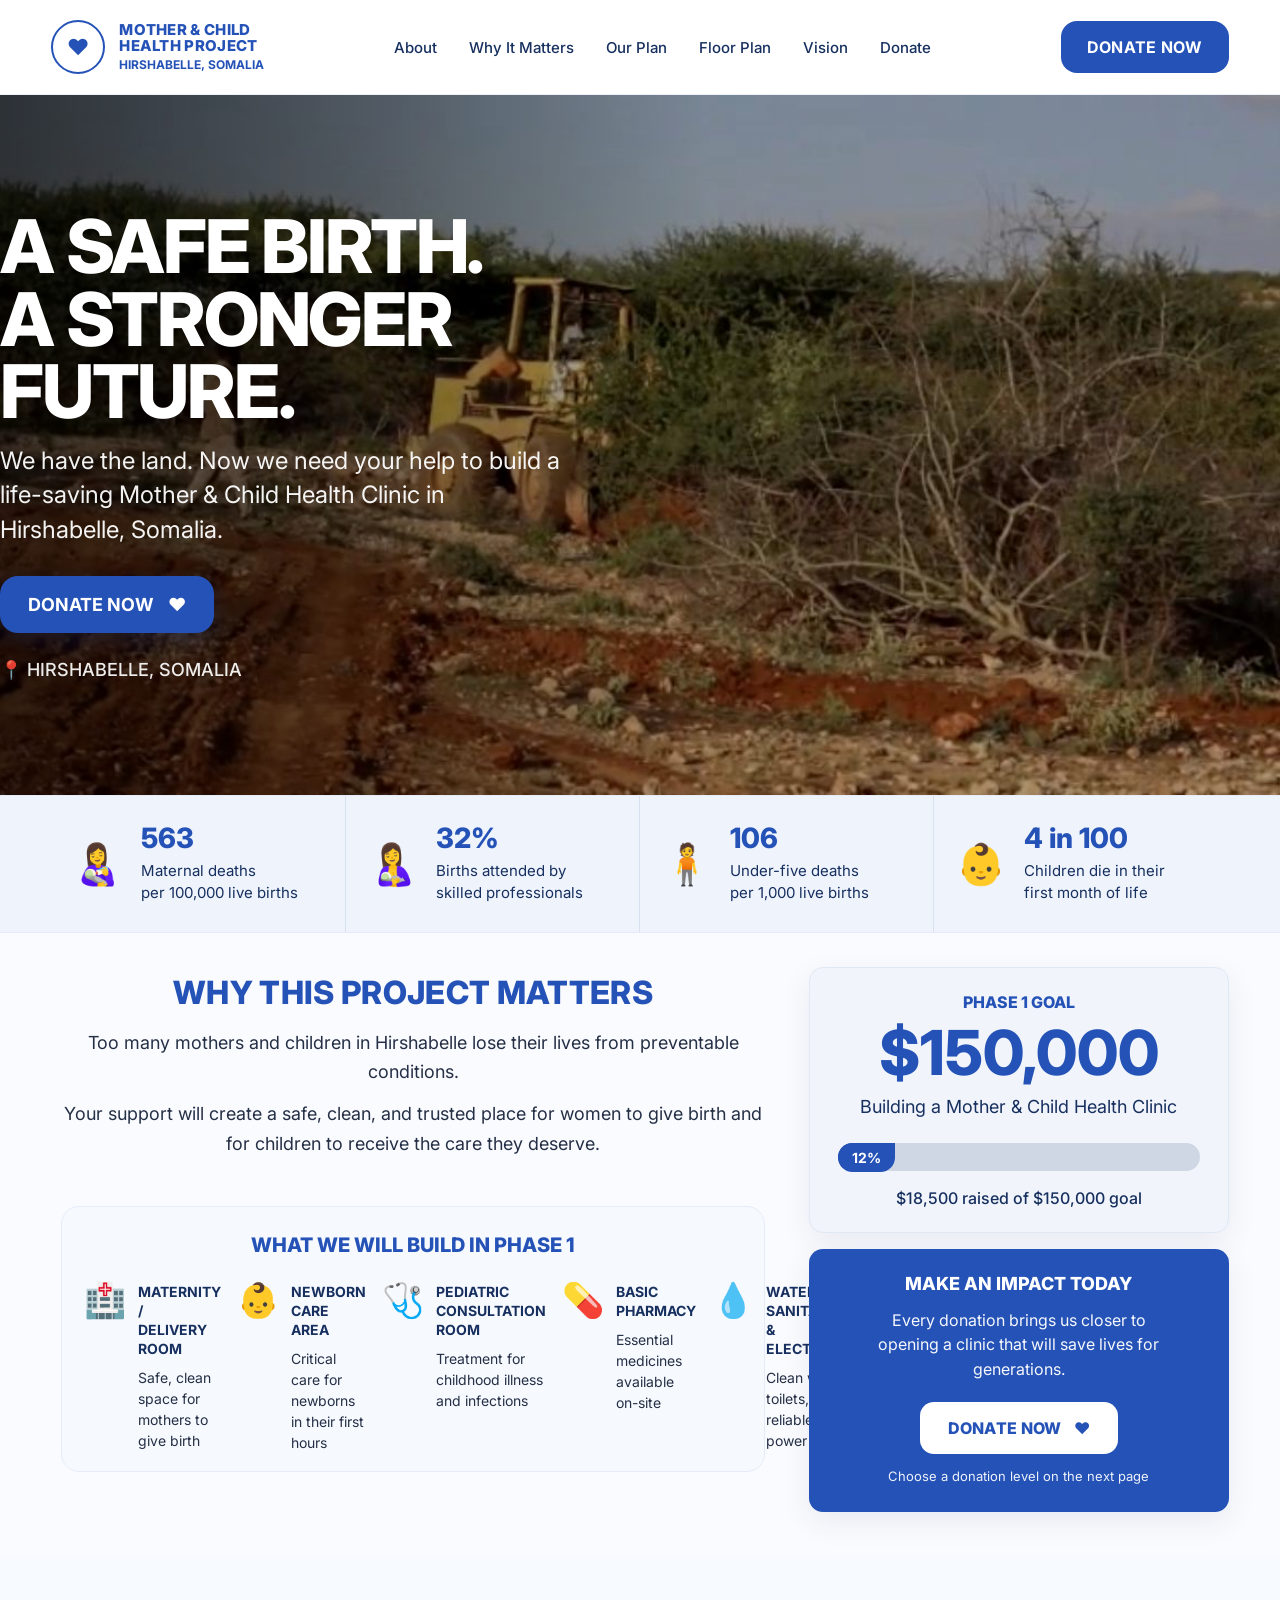
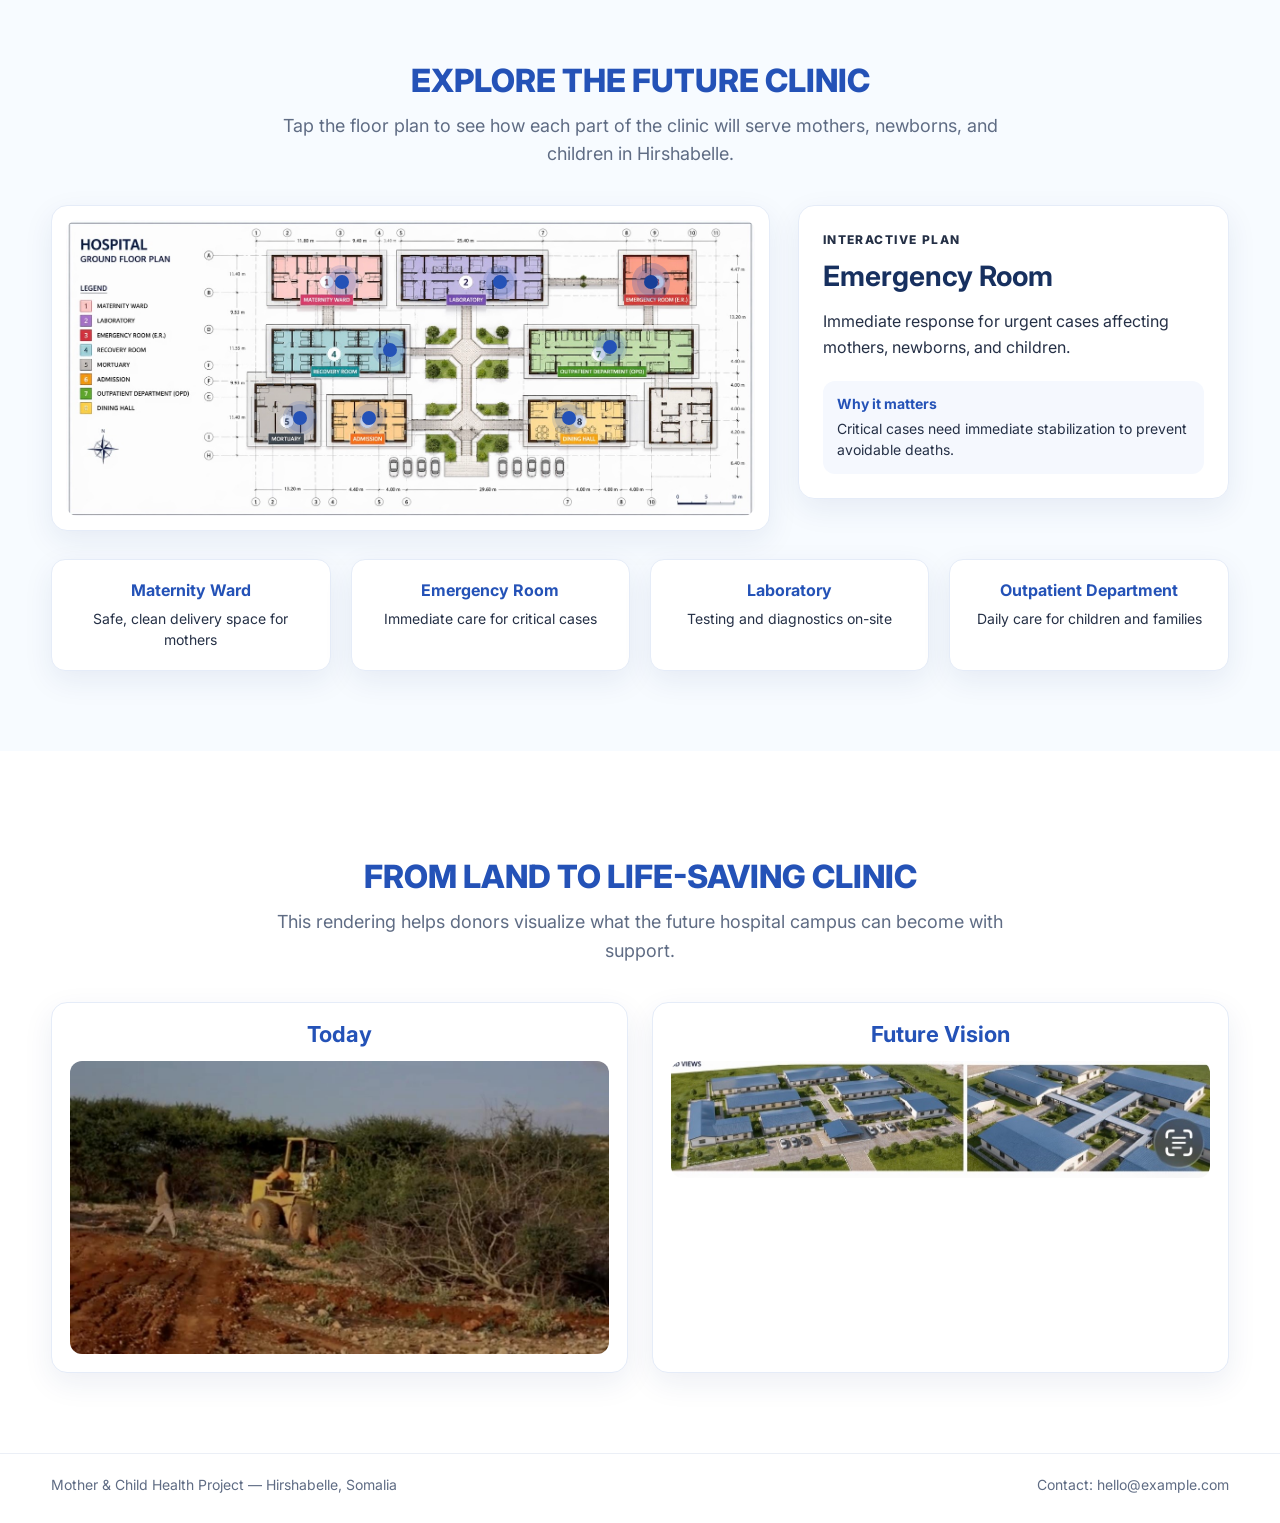
==== index.html @ e40d2463 "Update index.html" ====
<!DOCTYPE html>
<html lang="en">
<head>
  <meta charset="UTF-8" />
  <meta name="viewport" content="width=device-width, initial-scale=1.0" />
  <title>Mother & Child Health Project | Hirshabelle, Somalia</title>
  <meta
    name="description"
    content="Help build a life-saving Mother & Child Health Clinic in Hirshabelle, Somalia."
  />
  <link rel="preconnect" href="https://fonts.googleapis.com" />
  <link rel="preconnect" href="https://fonts.gstatic.com" crossorigin />
  <link
    href="https://fonts.googleapis.com/css2?family=Inter:wght@400;500;600;700;800&display=swap"
    rel="stylesheet"
  />
  <link rel="stylesheet" href="styles.css" />
</head>
<body>
  <header class="site-header">
    <div class="container nav">
      <a href="#top" class="brand">
        <div class="brand-mark">❤</div>
        <div class="brand-text">
          <span class="brand-title">MOTHER &amp; CHILD<br />HEALTH PROJECT</span>
          <span class="brand-subtitle">HIRSHABELLE, SOMALIA</span>
        </div>
      </a>

      <nav class="desktop-nav">
        <a href="#about">About</a>
        <a href="#why">Why It Matters</a>
        <a href="#plan">Our Plan</a>
        <a href="#interactive-plan">Floor Plan</a>
        <a href="#vision">Vision</a>
        <a href="donate.html">Donate</a>
      </nav>

      <a href="donate.html" class="header-cta">DONATE NOW</a>
    </div>
  </header>

  <main id="top">
    <section class="hero">
      <div class="hero-overlay">
        <div class="container hero-inner">
          <div class="hero-copy">
            <h1>A SAFE BIRTH.<br />A STRONGER FUTURE.</h1>

            <p>
              We have the land. Now we need your help to build a life-saving
              Mother &amp; Child Health Clinic in Hirshabelle, Somalia.
            </p>

            <a href="donate.html" class="hero-btn">
              DONATE NOW
              <span class="hero-btn-heart">❤</span>
            </a>

            <div class="hero-location">📍 HIRSHABELLE, SOMALIA</div>
          </div>
        </div>
      </div>
    </section>

    <section class="stats-band" id="why">
      <div class="container stats-grid">
        <div class="stat-item">
          <div class="stat-icon">👩‍🍼</div>
          <div>
            <div class="stat-number">563</div>
            <div class="stat-text">Maternal deaths<br />per 100,000 live births</div>
          </div>
        </div>

        <div class="stat-item">
          <div class="stat-icon">🤱</div>
          <div>
            <div class="stat-number">32%</div>
            <div class="stat-text">Births attended by<br />skilled professionals</div>
          </div>
        </div>

        <div class="stat-item">
          <div class="stat-icon">🧍</div>
          <div>
            <div class="stat-number">106</div>
            <div class="stat-text">Under-five deaths<br />per 1,000 live births</div>
          </div>
        </div>

        <div class="stat-item">
          <div class="stat-icon">👶</div>
          <div>
            <div class="stat-number">4 in 100</div>
            <div class="stat-text">Children die in their<br />first month of life</div>
          </div>
        </div>
      </div>
    </section>

    <section class="content-section" id="about">
      <div class="container two-column">
        <div class="main-copy">
          <h2>WHY THIS PROJECT MATTERS</h2>
          <p>
            Too many mothers and children in Hirshabelle lose their lives from
            preventable conditions.
          </p>
          <p>
            Your support will create a safe, clean, and trusted place for women
            to give birth and for children to receive the care they deserve.
          </p>

          <div class="build-box" id="plan">
            <h3>WHAT WE WILL BUILD IN PHASE 1</h3>

            <div class="build-grid">
              <div class="build-item">
                <div class="build-icon">🏥</div>
                <div>
                  <strong>MATERNITY /<br />DELIVERY ROOM</strong>
                  <p>Safe, clean space for mothers to give birth</p>
                </div>
              </div>

              <div class="build-item">
                <div class="build-icon">👶</div>
                <div>
                  <strong>NEWBORN<br />CARE AREA</strong>
                  <p>Critical care for newborns in their first hours</p>
                </div>
              </div>

              <div class="build-item">
                <div class="build-icon">🩺</div>
                <div>
                  <strong>PEDIATRIC<br />CONSULTATION ROOM</strong>
                  <p>Treatment for childhood illness and infections</p>
                </div>
              </div>

              <div class="build-item">
                <div class="build-icon">💊</div>
                <div>
                  <strong>BASIC<br />PHARMACY</strong>
                  <p>Essential medicines available on-site</p>
                </div>
              </div>

              <div class="build-item">
                <div class="build-icon">💧</div>
                <div>
                  <strong>WATER, SANITATION<br />&amp; ELECTRICITY</strong>
                  <p>Clean water, toilets, and reliable power</p>
                </div>
              </div>
            </div>
          </div>
        </div>

        <aside class="sidebar">
          <div class="goal-card">
            <div class="goal-label">PHASE 1 GOAL</div>
            <div class="goal-amount">$150,000</div>
            <div class="goal-subtitle">Building a Mother &amp; Child Health Clinic</div>

            <div class="progress-wrap">
              <div class="progress-bar">
                <div class="progress-fill" style="width: 12%;"></div>
              </div>
              <div class="progress-meta">
                <span class="progress-chip">12%</span>
              </div>
            </div>

            <div class="raised-text">$18,500 raised of $150,000 goal</div>
          </div>

          <div class="impact-card">
            <h3>MAKE AN IMPACT TODAY</h3>
            <p>
              Every donation brings us closer to opening a clinic that will save
              lives for generations.
            </p>

            <a href="donate.html" class="impact-btn">
              DONATE NOW
              <span>❤</span>
            </a>

            <div class="impact-note">Choose a donation level on the next page</div>
          </div>
        </aside>
      </div>
    </section>

    <section class="interactive-plan" id="interactive-plan">
      <div class="container">
        <div class="section-heading">
          <h2>EXPLORE THE FUTURE CLINIC</h2>
          <p>
            Tap the floor plan to see how each part of the clinic will serve mothers,
            newborns, and children in Hirshabelle.
          </p>
        </div>

        <div class="plan-layout">
          <div class="plan-wrapper">
            <div class="plan-stage">
              <img
                src="images/floorplan.jpg"
                alt="Proposed hospital floor plan"
                class="plan-image"
              />

              <button
                class="hotspot"
                style="top: 21%; left: 40%;"
                data-title="Maternity Ward"
                data-text="A safe, clean space for mothers to give birth with dignity and skilled support."
              >
                <span></span>
              </button>

              <button
                class="hotspot"
                style="top: 21%; left: 63%;"
                data-title="Laboratory"
                data-text="Basic diagnostics to help identify illness, guide treatment, and support safer care."
              >
                <span></span>
              </button>

              <button
                class="hotspot active"
                style="top: 21%; left: 85%;"
                data-title="Emergency Room"
                data-text="Immediate response for urgent cases affecting mothers, newborns, and children."
              >
                <span></span>
              </button>

              <button
                class="hotspot"
                style="top: 44%; left: 47%;"
                data-title="Recovery Room"
                data-text="A recovery space for patients who need observation and stabilization after treatment."
              >
                <span></span>
              </button>

              <button
                class="hotspot"
                style="top: 43%; left: 79%;"
                data-title="Outpatient Department"
                data-text="Everyday consultations and treatment for children, women, and families needing primary care."
              >
                <span></span>
              </button>

              <button
                class="hotspot"
                style="top: 67%; left: 34%;"
                data-title="Mortuary"
                data-text="A necessary support service within the overall hospital plan."
              >
                <span></span>
              </button>

              <button
                class="hotspot"
                style="top: 67%; left: 44%;"
                data-title="Admission"
                data-text="Where patients are received, assessed, and directed to the right care area."
              >
                <span></span>
              </button>

              <button
                class="hotspot"
                style="top: 67%; left: 73%;"
                data-title="Dining Hall"
                data-text="A support space that helps the clinic function as a humane and organized care environment."
              >
                <span></span>
              </button>
            </div>
          </div>

          <div class="plan-info-card">
            <p class="info-kicker">Interactive Plan</p>
            <h3 id="planTitle">Emergency Room</h3>
            <p id="planText">
              Immediate response for urgent cases affecting mothers, newborns, and children.
            </p>

            <div class="info-list">
              <div class="info-item">
                <strong>Why it matters</strong>
                <span id="planReason">
                  Critical cases need immediate stabilization to prevent avoidable deaths.
                </span>
              </div>
            </div>
          </div>
        </div>

        <div class="plan-highlights">
          <div>
            <strong>Maternity Ward</strong>
            <p>Safe, clean delivery space for mothers</p>
          </div>

          <div>
            <strong>Emergency Room</strong>
            <p>Immediate care for critical cases</p>
          </div>

          <div>
            <strong>Laboratory</strong>
            <p>Testing and diagnostics on-site</p>
          </div>

          <div>
            <strong>Outpatient Department</strong>
            <p>Daily care for children and families</p>
          </div>
        </div>
      </div>
    </section>

    <section class="vision-section" id="vision">
      <div class="container">
        <div class="section-heading">
          <h2>FROM LAND TO LIFE-SAVING CLINIC</h2>
          <p>
            This rendering helps donors visualize what the future hospital campus
            can become with support.
          </p>
        </div>

        <div class="vision-grid">
          <div class="vision-card">
            <h3>Today</h3>
            <img src="images/hero.jpg" alt="Current hospital land in Hirshabelle" />
          </div>

          <div class="vision-card">
            <h3>Future Vision</h3>
            <img src="images/render.jpg" alt="3D render of proposed hospital campus" />
          </div>
        </div>
      </div>
    </section>
  </main>

  <footer class="site-footer">
    <div class="container footer-inner">
      <p>Mother &amp; Child Health Project — Hirshabelle, Somalia</p>
      <p>Contact: hello@example.com</p>
    </div>
  </footer>

  <script>
    const hotspots = document.querySelectorAll(".hotspot");
    const planTitle = document.getElementById("planTitle");
    const planText = document.getElementById("planText");
    const planReason = document.getElementById("planReason");

    const reasons = {
      "Maternity Ward": "This is where life-saving maternal and newborn care begins.",
      "Laboratory": "Testing helps staff respond faster and more accurately to illness.",
      "Emergency Room": "Critical cases need immediate stabilization to prevent avoidable deaths.",
      "Recovery Room": "Recovery space helps patients heal safely after urgent treatment.",
      "Outpatient Department": "Most families will first enter care through this everyday clinic space.",
      "Mortuary": "Support services are part of a complete and functioning hospital plan.",
      "Admission": "Patients need a clear entry point for safe and organized care.",
      "Dining Hall": "Support spaces help the clinic operate in a humane and sustainable way."
    };

    hotspots.forEach((hotspot) => {
      hotspot.addEventListener("click", () => {
        hotspots.forEach((h) => h.classList.remove("active"));
        hotspot.classList.add("active");

        const title = hotspot.dataset.title;
        const text = hotspot.dataset.text;

        planTitle.textContent = title;
        planText.textContent = text;
        planReason.textContent =
          reasons[title] || "This space supports the overall operation of the clinic.";
      });
    });
  </script>
</body>
</html>
---- styles.css ----
:root {
  --blue: #2452b7;
  --blue-dark: #183f98;
  --blue-soft: #eef3fc;
  --blue-soft-2: #f6f9fe;
  --text: #17305f;
  --body: #253046;
  --muted: #5f6c84;
  --line: #d8e1f0;
  --white: #ffffff;
  --shadow: 0 10px 30px rgba(27, 57, 116, 0.08);
  --radius: 16px;
}

* {
  box-sizing: border-box;
}

html {
  scroll-behavior: smooth;
}

body {
  margin: 0;
  font-family: "Inter", sans-serif;
  color: var(--body);
  background: var(--white);
  overflow-x: hidden;
}

img {
  max-width: 100%;
  display: block;
}

a {
  text-decoration: none;
}

button {
  font: inherit;
}

.container {
  width: min(1280px, 92%);
  margin: 0 auto;
}

/* Header */
.site-header {
  background: var(--white);
  border-bottom: 1px solid #edf1f7;
  position: sticky;
  top: 0;
  z-index: 100;
}

.nav {
  min-height: 94px;
  display: grid;
  grid-template-columns: auto 1fr auto;
  align-items: center;
  gap: 24px;
}

.brand {
  display: flex;
  align-items: center;
  gap: 14px;
  color: var(--blue);
}

.brand-mark {
  width: 54px;
  height: 54px;
  border: 2px solid var(--blue);
  border-radius: 50%;
  display: grid;
  place-items: center;
  font-size: 22px;
  line-height: 1;
}

.brand-text {
  display: flex;
  flex-direction: column;
  line-height: 1.05;
}

.brand-title {
  font-size: 15px;
  font-weight: 800;
  letter-spacing: 0.02em;
}

.brand-subtitle {
  font-size: 12px;
  font-weight: 700;
  margin-top: 6px;
}

.desktop-nav {
  display: flex;
  justify-content: center;
  gap: 32px;
}

.desktop-nav a {
  color: var(--text);
  font-size: 15px;
  font-weight: 500;
}

.header-cta {
  background: var(--blue);
  color: var(--white);
  padding: 16px 26px;
  border-radius: 16px;
  font-weight: 700;
  letter-spacing: 0.02em;
  white-space: nowrap;
  transition: background 0.2s ease;
}

.header-cta:hover {
  background: var(--blue-dark);
}

/* Hero */
.hero {
  background: url("images/hero.jpg") center center / cover no-repeat;
  min-height: 700px;
  position: relative;
}

.hero-overlay {
  min-height: 700px;
  background: linear-gradient(
    90deg,
    rgba(0, 0, 0, 0.62) 0%,
    rgba(0, 0, 0, 0.38) 28%,
    rgba(0, 0, 0, 0.08) 55%,
    rgba(0, 0, 0, 0.04) 100%
  );
  display: flex;
  align-items: center;
}

.hero-inner {
  width: 100%;
}

.hero-copy {
  max-width: 560px;
  color: var(--white);
  padding: 40px 0;
}

.hero-copy h1 {
  margin: 0 0 16px;
  font-size: clamp(48px, 6vw, 74px);
  line-height: 0.98;
  font-weight: 800;
  letter-spacing: -0.03em;
}

.hero-copy p {
  margin: 0 0 28px;
  font-size: 24px;
  line-height: 1.45;
  color: rgba(255, 255, 255, 0.95);
}

.hero-btn {
  display: inline-flex;
  align-items: center;
  gap: 14px;
  background: var(--blue);
  color: var(--white);
  padding: 18px 28px;
  border-radius: 18px;
  font-size: 18px;
  font-weight: 700;
  box-shadow: 0 8px 22px rgba(17, 47, 117, 0.28);
  transition: background 0.2s ease, transform 0.2s ease;
}

.hero-btn:hover {
  background: var(--blue-dark);
  transform: translateY(-1px);
}

.hero-btn-heart {
  font-size: 18px;
}

.hero-location {
  margin-top: 26px;
  font-size: 18px;
  font-weight: 500;
  color: rgba(255, 255, 255, 0.92);
}

/* Stats */
.stats-band {
  background: var(--blue-soft);
  border-top: 1px solid #e6ecf7;
  border-bottom: 1px solid #e6ecf7;
}

.stats-grid {
  display: grid;
  grid-template-columns: repeat(4, 1fr);
}

.stat-item {
  display: flex;
  align-items: center;
  gap: 18px;
  padding: 28px 22px;
  min-height: 120px;
  border-right: 1px solid var(--line);
}

.stat-item:last-child {
  border-right: none;
}

.stat-icon {
  font-size: 40px;
  line-height: 1;
  color: var(--blue);
}

.stat-number {
  font-size: 28px;
  line-height: 1;
  font-weight: 800;
  color: var(--blue);
  margin-bottom: 8px;
}

.stat-text {
  font-size: 15px;
  line-height: 1.45;
  color: var(--text);
}

/* Content section */
.content-section {
  background: #fafbfe;
  padding: 34px 0 42px;
}

.two-column {
  display: grid;
  grid-template-columns: minmax(0, 2fr) 420px;
  gap: 34px;
  align-items: start;
}

.main-copy {
  text-align: center;
  padding: 8px 10px 0;
}

.main-copy h2 {
  margin: 0 0 18px;
  color: var(--blue);
  font-size: 32px;
  line-height: 1.1;
  font-weight: 800;
  letter-spacing: 0.01em;
}

.main-copy > p {
  margin: 0 auto 12px;
  max-width: 760px;
  font-size: 18px;
  line-height: 1.65;
  color: var(--body);
}

.build-box {
  margin-top: 48px;
  background: var(--blue-soft-2);
  border: 1px solid #e5ecf8;
  border-radius: 18px;
  padding: 26px 22px 18px;
}

.build-box h3 {
  margin: 0 0 26px;
  color: var(--blue);
  font-size: 20px;
  text-align: center;
  font-weight: 800;
}

.build-grid {
  display: grid;
  grid-template-columns: repeat(5, 1fr);
  gap: 16px;
}

.build-item {
  display: flex;
  gap: 12px;
  align-items: flex-start;
  text-align: left;
}

.build-icon {
  font-size: 34px;
  line-height: 1;
  color: var(--blue);
  flex: 0 0 auto;
}

.build-item strong {
  display: block;
  color: var(--text);
  font-size: 14px;
  line-height: 1.35;
  margin-bottom: 8px;
}

.build-item p {
  margin: 0;
  color: var(--body);
  font-size: 14px;
  line-height: 1.5;
}

/* Sidebar */
.sidebar {
  display: flex;
  flex-direction: column;
  gap: 16px;
}

.goal-card,
.impact-card {
  border-radius: 14px;
  box-shadow: var(--shadow);
}

.goal-card {
  background: #f1f5fb;
  border: 1px solid #e0e8f4;
  padding: 24px 28px;
  text-align: center;
}

.goal-label {
  color: var(--blue);
  font-size: 16px;
  font-weight: 800;
  margin-bottom: 10px;
}

.goal-amount {
  color: var(--blue);
  font-size: 62px;
  line-height: 1;
  font-weight: 800;
  margin-bottom: 10px;
}

.goal-subtitle {
  color: var(--text);
  font-size: 18px;
  line-height: 1.4;
}

.progress-wrap {
  margin-top: 24px;
}

.progress-bar {
  width: 100%;
  height: 28px;
  background: #cfd7e4;
  border-radius: 999px;
  overflow: hidden;
}

.progress-fill {
  height: 100%;
  background: var(--blue);
  border-radius: 999px;
}

.progress-meta {
  margin-top: -28px;
  text-align: left;
}

.progress-chip {
  display: inline-block;
  background: var(--blue);
  color: var(--white);
  font-size: 14px;
  font-weight: 700;
  padding: 6px 14px;
  border-radius: 999px 0 999px 999px;
}

.raised-text {
  margin-top: 16px;
  color: var(--text);
  font-size: 16px;
  font-weight: 500;
}

.impact-card {
  background: var(--blue);
  color: var(--white);
  padding: 24px 28px 28px;
  text-align: center;
}

.impact-card h3 {
  margin: 0 0 14px;
  font-size: 18px;
  font-weight: 800;
}

.impact-card p {
  margin: 0 auto 20px;
  max-width: 300px;
  font-size: 16px;
  line-height: 1.55;
  color: rgba(255, 255, 255, 0.96);
}

.impact-btn {
  display: inline-flex;
  align-items: center;
  gap: 12px;
  background: var(--white);
  color: var(--blue);
  border-radius: 14px;
  padding: 16px 28px;
  font-weight: 800;
  letter-spacing: 0.02em;
  transition: transform 0.2s ease;
}

.impact-btn:hover {
  transform: translateY(-1px);
}

.impact-note {
  margin-top: 14px;
  font-size: 13px;
  color: rgba(255, 255, 255, 0.92);
}

/* Interactive floor plan */
.interactive-plan {
  padding: 80px 0;
  background: #f7fbff;
}

.section-heading {
  text-align: center;
  max-width: 760px;
  margin: 0 auto 36px;
}

.section-heading h2 {
  margin-bottom: 12px;
  color: var(--blue);
  font-size: 32px;
  font-weight: 800;
}

.section-heading p {
  color: var(--muted);
  margin: 0;
  font-size: 18px;
  line-height: 1.6;
}

.plan-layout {
  display: grid;
  grid-template-columns: 1.5fr 0.9fr;
  gap: 28px;
  align-items: start;
}

.plan-wrapper {
  background: white;
  border-radius: 16px;
  padding: 14px;
  box-shadow: var(--shadow);
  border: 1px solid #e5ecf8;
}

.plan-stage {
  position: relative;
  width: 100%;
}

.plan-image {
  width: 100%;
  display: block;
  border-radius: 12px;
}

.hotspot {
  position: absolute;
  transform: translate(-50%, -50%);
  width: 28px;
  height: 28px;
  border-radius: 50%;
  border: none;
  background: rgba(36, 82, 183, 0.14);
  display: grid;
  place-items: center;
  cursor: pointer;
  padding: 0;
  z-index: 3;
}

.hotspot span {
  width: 14px;
  height: 14px;
  border-radius: 50%;
  background: #2452b7;
  box-shadow: 0 0 0 10px rgba(36, 82, 183, 0.14);
  transition: all 0.2s ease;
}

.hotspot:hover span,
.hotspot.active span {
  background: #183f98;
  box-shadow: 0 0 0 12px rgba(36, 82, 183, 0.22);
}

.plan-info-card {
  background: white;
  border: 1px solid #e5ecf8;
  border-radius: 16px;
  padding: 24px;
  box-shadow: var(--shadow);
  position: sticky;
  top: 110px;
}

.info-kicker {
  margin: 0 0 10px;
  color: var(--blue);
  font-size: 12px;
  font-weight: 800;
  letter-spacing: 0.12em;
  text-transform: uppercase;
}

.plan-info-card h3 {
  margin: 0 0 12px;
  color: var(--text);
  font-size: 28px;
}

.plan-info-card p {
  color: var(--body);
  line-height: 1.6;
}

.info-list {
  margin-top: 20px;
}

.info-item {
  display: flex;
  flex-direction: column;
  gap: 6px;
  background: #f5f8fe;
  border-radius: 12px;
  padding: 14px;
}

.info-item strong {
  color: var(--blue);
  font-size: 14px;
}

.info-item span {
  color: var(--body);
  font-size: 14px;
  line-height: 1.5;
}

.plan-highlights {
  display: grid;
  grid-template-columns: repeat(4, 1fr);
  gap: 20px;
  margin-top: 28px;
}

.plan-highlights div {
  background: white;
  padding: 20px;
  border-radius: 14px;
  border: 1px solid #e5ecf8;
  box-shadow: var(--shadow);
  text-align: center;
}

.plan-highlights strong {
  display: block;
  color: var(--blue);
  margin-bottom: 8px;
  font-size: 16px;
}

.plan-highlights p {
  margin: 0;
  color: var(--body);
  font-size: 14px;
  line-height: 1.5;
}

/* Vision */
.vision-section {
  padding: 80px 0;
  background: #ffffff;
}

.vision-grid {
  display: grid;
  grid-template-columns: 1fr 1fr;
  gap: 24px;
}

.vision-card {
  background: white;
  border: 1px solid #e5ecf8;
  border-radius: 16px;
  padding: 18px;
  box-shadow: var(--shadow);
}

.vision-card h3 {
  margin: 0 0 14px;
  color: var(--blue);
  font-size: 22px;
  text-align: center;
}

.vision-card img {
  width: 100%;
  border-radius: 12px;
}

/* Donate page */
.donate-page {
  padding: 80px 0;
  text-align: center;
}

.donate-page h1 {
  font-size: 40px;
  margin-bottom: 10px;
  color: var(--blue);
}

.subtitle {
  color: var(--muted);
  margin-bottom: 40px;
  font-size: 18px;
}

.donation-grid {
  display: grid;
  grid-template-columns: repeat(auto-fit, minmax(220px, 1fr));
  gap: 20px;
}

.donation-card {
  background: white;
  border: 1px solid #e5ecf8;
  border-radius: 14px;
  padding: 25px;
  box-shadow: var(--shadow);
}

.donation-card h2 {
  color: var(--blue);
  font-size: 28px;
  margin-bottom: 12px;
}

.donation-card p {
  margin: 15px 0;
  color: var(--body);
  line-height: 1.5;
}

.donate-btn {
  display: inline-block;
  background: var(--blue);
  color: white;
  padding: 12px 20px;
  border-radius: 10px;
  font-weight: bold;
  transition: background 0.2s ease;
}

.donate-btn:hover {
  background: var(--blue-dark);
}

.highlight {
  border: 2px solid var(--blue);
}

.custom-donation {
  margin-top: 50px;
}

/* Footer */
.site-footer {
  background: var(--white);
  border-top: 1px solid #ebeff6;
  padding: 22px 0 30px;
}

.footer-inner {
  display: flex;
  justify-content: space-between;
  gap: 20px;
  flex-wrap: wrap;
}

.footer-inner p {
  margin: 0;
  color: var(--muted);
  font-size: 14px;
}

/* Responsive */
@media (max-width: 1180px) {
  .build-grid {
    grid-template-columns: repeat(3, 1fr);
  }

  .two-column {
    grid-template-columns: 1fr;
  }

  .sidebar {
    max-width: 560px;
    margin: 0 auto;
    width: 100%;
  }

  .plan-layout,
  .vision-grid {
    grid-template-columns: 1fr;
  }

  .plan-info-card {
    position: static;
  }

  .plan-highlights {
    grid-template-columns: repeat(2, 1fr);
  }
}

@media (max-width: 980px) {
  .nav {
    grid-template-columns: 1fr auto;
  }

  .desktop-nav {
    display: none;
  }

  .stats-grid {
    grid-template-columns: repeat(2, 1fr);
  }

  .stat-item:nth-child(2) {
    border-right: none;
  }

  .hero,
  .hero-overlay {
    min-height: 620px;
  }

  .hero-copy h1 {
    font-size: 52px;
  }

  .hero-copy p {
    font-size: 20px;
  }
}

@media (max-width: 680px) {
  .container {
    width: 92%;
  }

  .nav {
    min-height: 82px;
  }

  .brand-mark {
    width: 46px;
    height: 46px;
    font-size: 18px;
  }

  .brand-title {
    font-size: 13px;
  }

  .brand-subtitle {
    font-size: 11px;
  }

  .header-cta {
    padding: 12px 16px;
    border-radius: 12px;
    font-size: 13px;
  }

  .hero,
  .hero-overlay {
    min-height: 560px;
  }

  .hero-copy {
    max-width: 100%;
  }

  .hero-copy h1 {
    font-size: 40px;
  }

  .hero-copy p {
    font-size: 18px;
  }

  .hero-btn {
    padding: 15px 22px;
    font-size: 16px;
  }

  .hero-location {
    font-size: 16px;
  }

  .stats-grid {
    grid-template-columns: 1fr;
  }

  .stat-item {
    border-right: none;
    border-bottom: 1px solid var(--line);
  }

  .stat-item:last-child {
    border-bottom: none;
  }

  .main-copy h2,
  .section-heading h2 {
    font-size: 28px;
  }

  .main-copy > p,
  .section-heading p {
    font-size: 17px;
  }

  .build-grid {
    grid-template-columns: 1fr;
  }

  .goal-amount {
    font-size: 48px;
  }

  .goal-subtitle {
    font-size: 16px;
  }

  .plan-highlights {
    grid-template-columns: 1fr;
  }

  .footer-inner {
    flex-direction: column;
  }
}
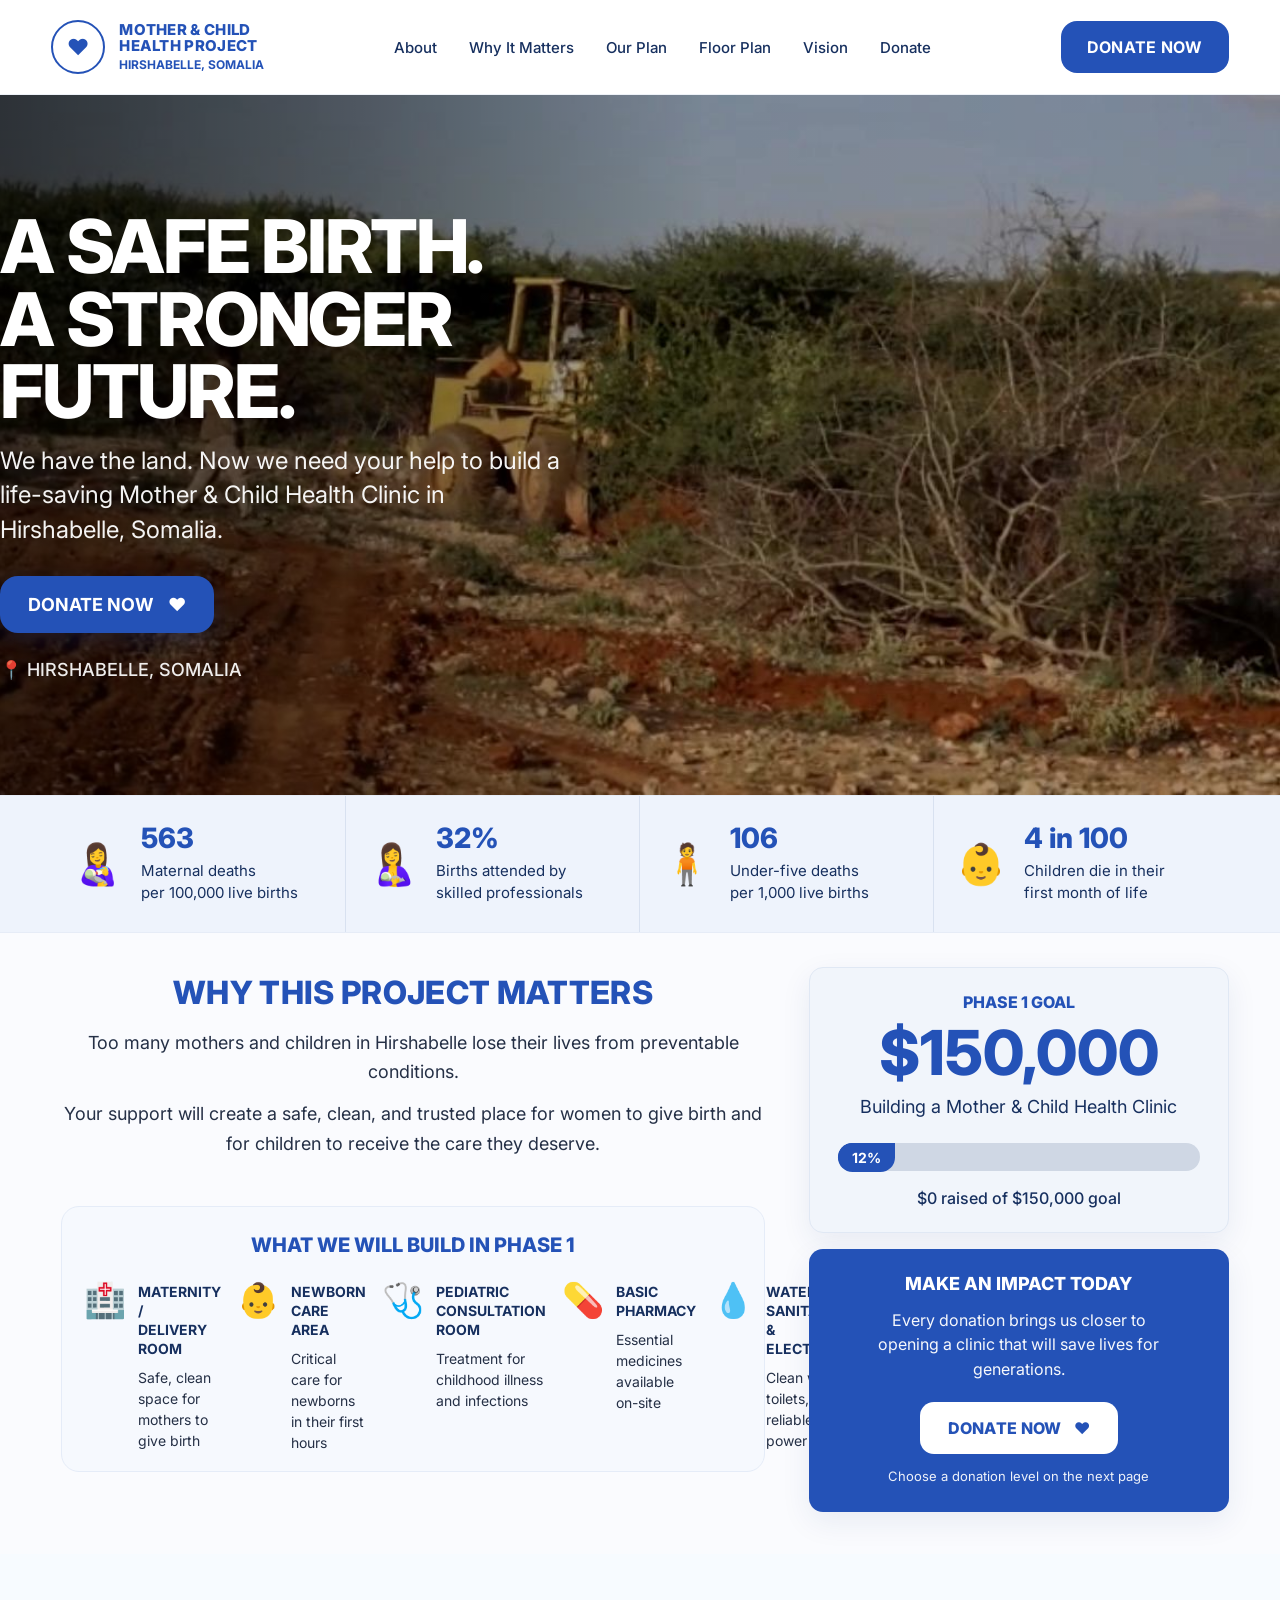
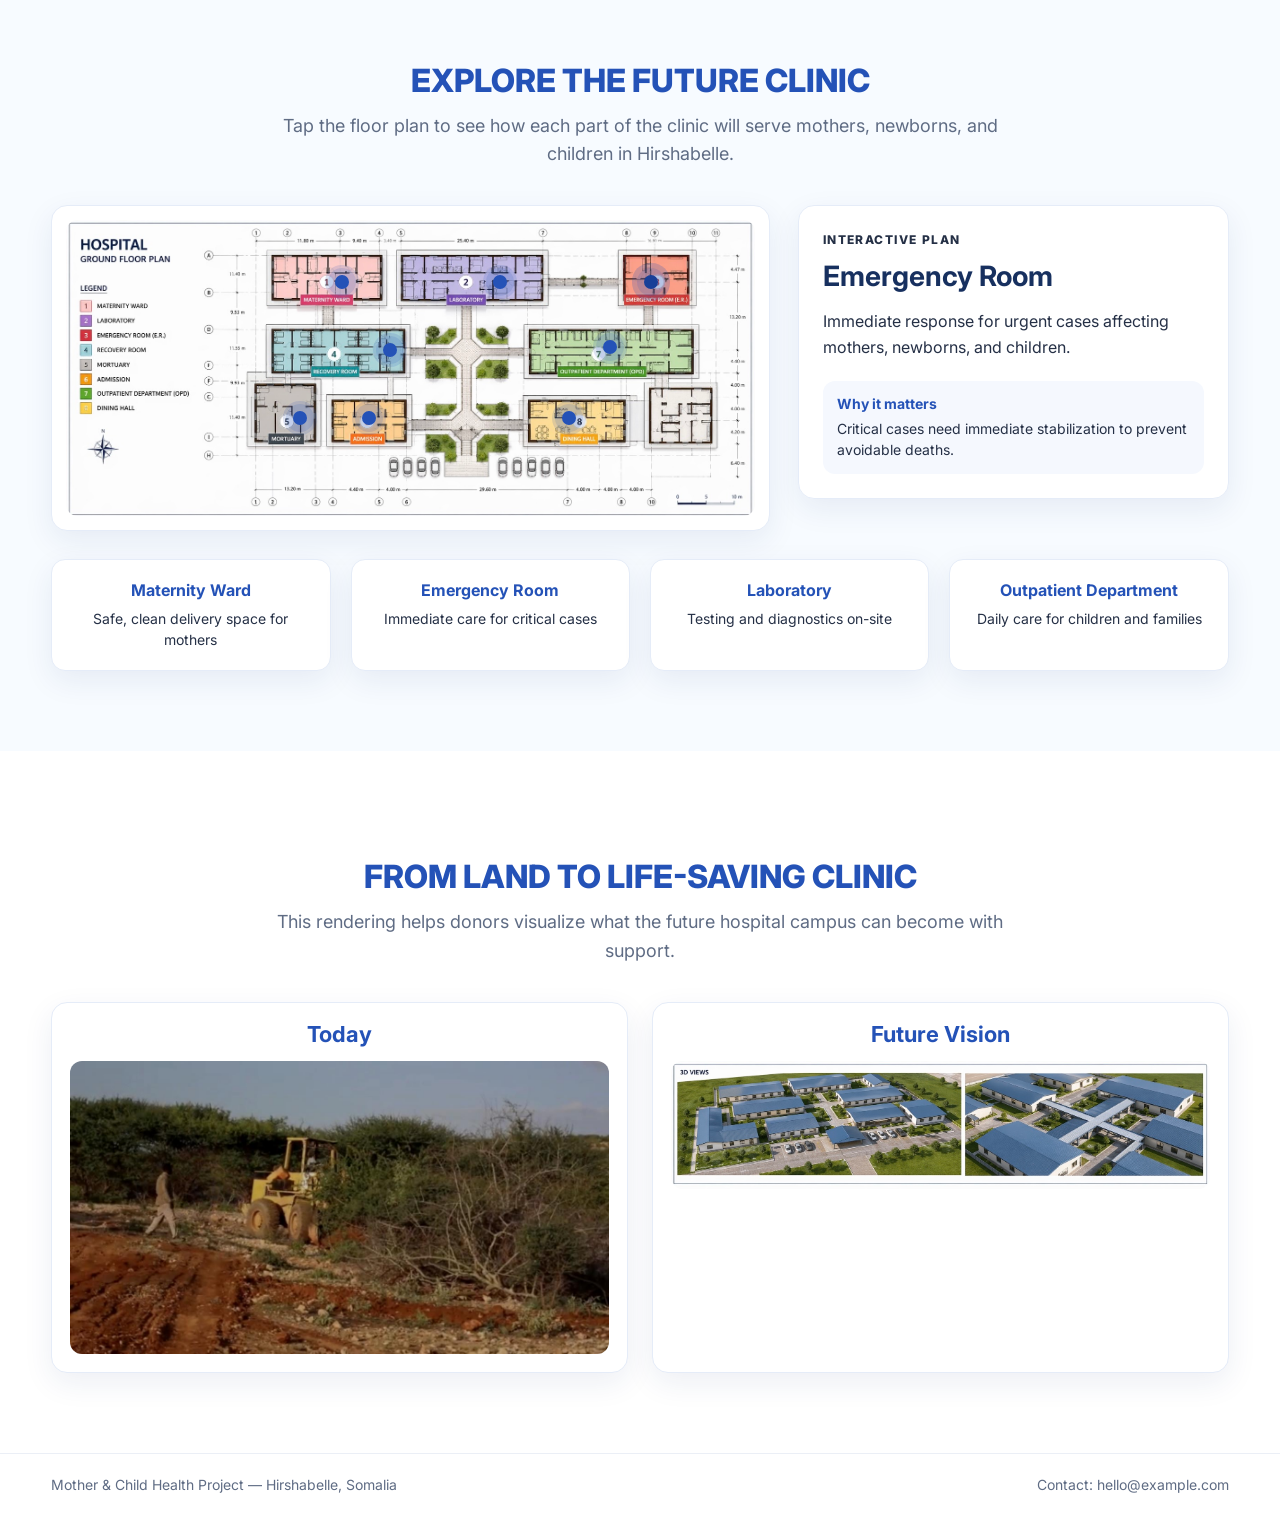
==== commit af3769e7: "Update index.html" ====
--- a/index.html
+++ b/index.html
@@ -174,7 +174,7 @@
               </div>
             </div>
 
-            <div class="raised-text">$18,500 raised of $150,000 goal</div>
+            <div class="raised-text">$0 raised of $150,000 goal</div>
           </div>
 
           <div class="impact-card">
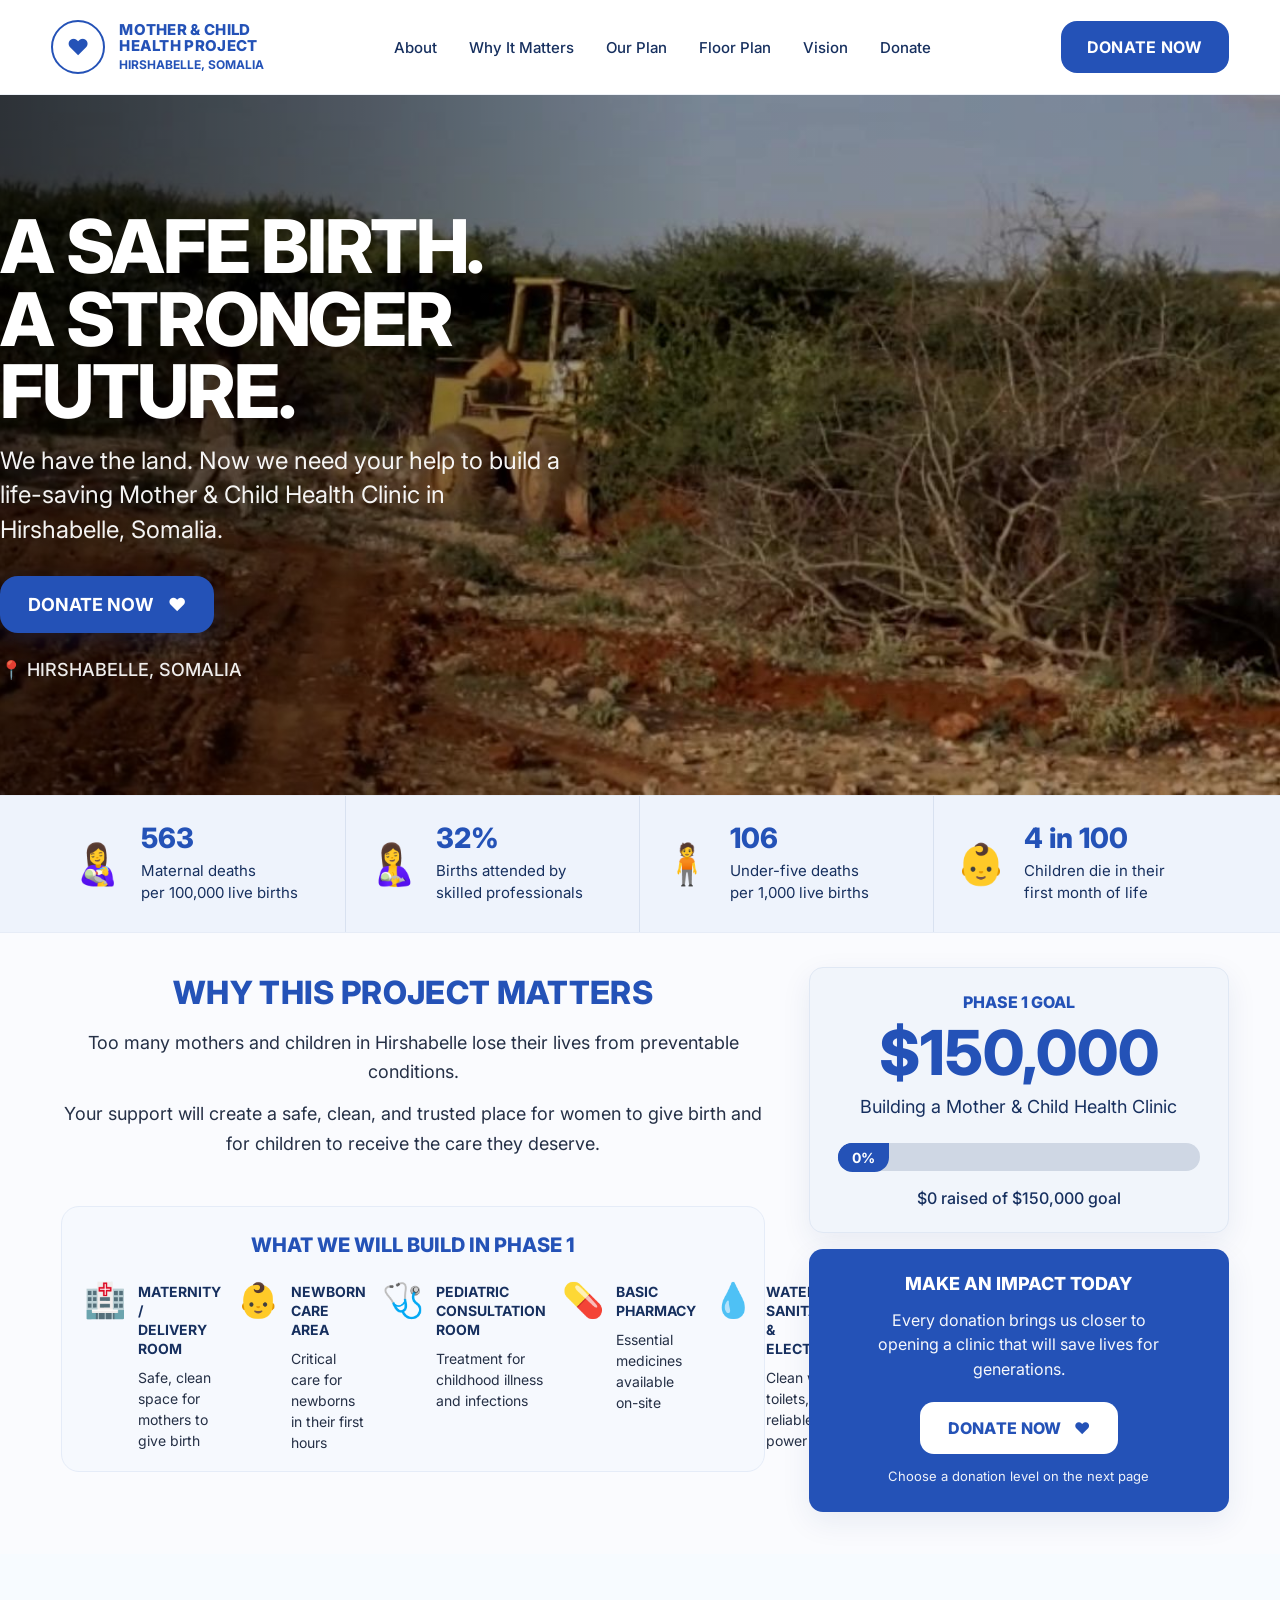
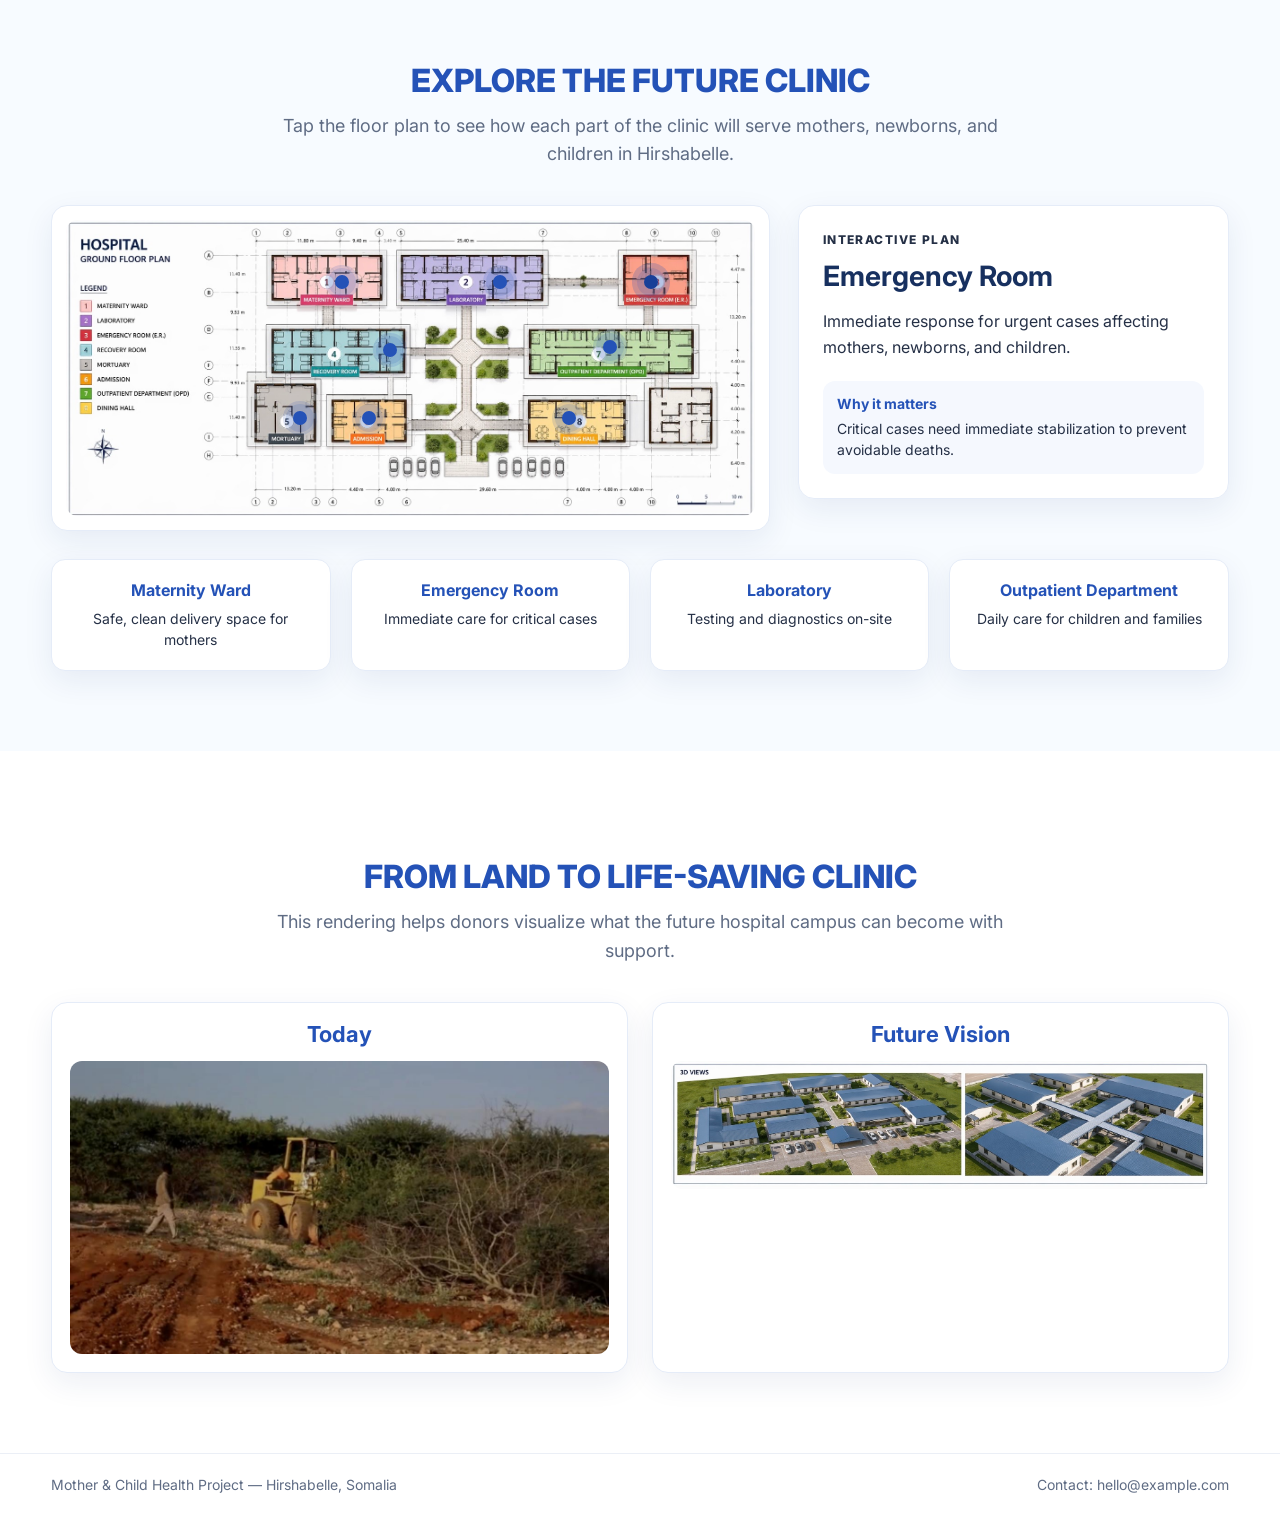
==== commit f01aa043: "Update index.html" ====
--- a/index.html
+++ b/index.html
@@ -170,7 +170,7 @@
                 <div class="progress-fill" style="width: 12%;"></div>
               </div>
               <div class="progress-meta">
-                <span class="progress-chip">12%</span>
+                <span class="progress-chip">0%</span>
               </div>
             </div>
 
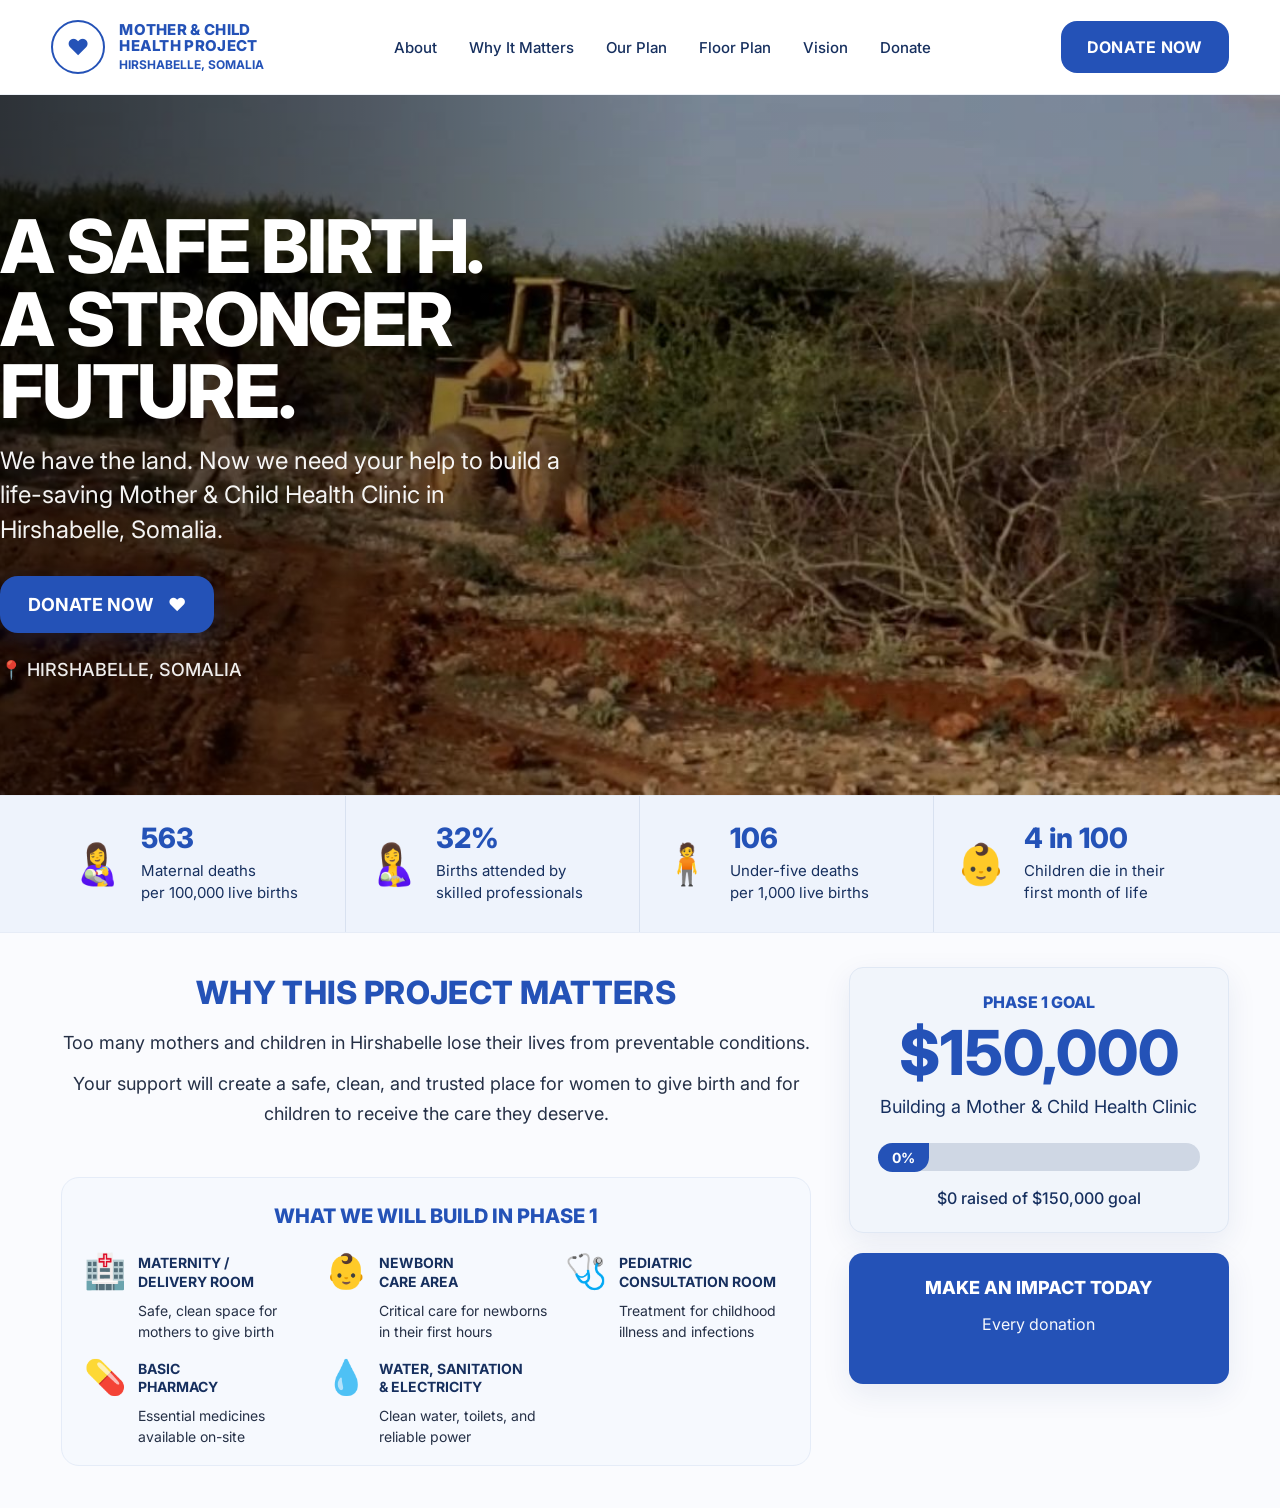
==== commit d768ba63: "Update index.html" ====
--- a/index.html
+++ b/index.html
@@ -167,7 +167,7 @@
 
             <div class="progress-wrap">
               <div class="progress-bar">
-                <div class="progress-fill" style="width: 12%;"></div>
+                <div class="progress-fill" style="width: 0%;"></div>
               </div>
               <div class="progress-meta">
                 <span class="progress-chip">0%</span>
@@ -180,219 +180,4 @@
           <div class="impact-card">
             <h3>MAKE AN IMPACT TODAY</h3>
             <p>
-              Every donation brings us closer to opening a clinic that will save
-              lives for generations.
-            </p>
-
-            <a href="donate.html" class="impact-btn">
-              DONATE NOW
-              <span>❤</span>
-            </a>
-
-            <div class="impact-note">Choose a donation level on the next page</div>
-          </div>
-        </aside>
-      </div>
-    </section>
-
-    <section class="interactive-plan" id="interactive-plan">
-      <div class="container">
-        <div class="section-heading">
-          <h2>EXPLORE THE FUTURE CLINIC</h2>
-          <p>
-            Tap the floor plan to see how each part of the clinic will serve mothers,
-            newborns, and children in Hirshabelle.
-          </p>
-        </div>
-
-        <div class="plan-layout">
-          <div class="plan-wrapper">
-            <div class="plan-stage">
-              <img
-                src="images/floorplan.jpg"
-                alt="Proposed hospital floor plan"
-                class="plan-image"
-              />
-
-              <button
-                class="hotspot"
-                style="top: 21%; left: 40%;"
-                data-title="Maternity Ward"
-                data-text="A safe, clean space for mothers to give birth with dignity and skilled support."
-              >
-                <span></span>
-              </button>
-
-              <button
-                class="hotspot"
-                style="top: 21%; left: 63%;"
-                data-title="Laboratory"
-                data-text="Basic diagnostics to help identify illness, guide treatment, and support safer care."
-              >
-                <span></span>
-              </button>
-
-              <button
-                class="hotspot active"
-                style="top: 21%; left: 85%;"
-                data-title="Emergency Room"
-                data-text="Immediate response for urgent cases affecting mothers, newborns, and children."
-              >
-                <span></span>
-              </button>
-
-              <button
-                class="hotspot"
-                style="top: 44%; left: 47%;"
-                data-title="Recovery Room"
-                data-text="A recovery space for patients who need observation and stabilization after treatment."
-              >
-                <span></span>
-              </button>
-
-              <button
-                class="hotspot"
-                style="top: 43%; left: 79%;"
-                data-title="Outpatient Department"
-                data-text="Everyday consultations and treatment for children, women, and families needing primary care."
-              >
-                <span></span>
-              </button>
-
-              <button
-                class="hotspot"
-                style="top: 67%; left: 34%;"
-                data-title="Mortuary"
-                data-text="A necessary support service within the overall hospital plan."
-              >
-                <span></span>
-              </button>
-
-              <button
-                class="hotspot"
-                style="top: 67%; left: 44%;"
-                data-title="Admission"
-                data-text="Where patients are received, assessed, and directed to the right care area."
-              >
-                <span></span>
-              </button>
-
-              <button
-                class="hotspot"
-                style="top: 67%; left: 73%;"
-                data-title="Dining Hall"
-                data-text="A support space that helps the clinic function as a humane and organized care environment."
-              >
-                <span></span>
-              </button>
-            </div>
-          </div>
-
-          <div class="plan-info-card">
-            <p class="info-kicker">Interactive Plan</p>
-            <h3 id="planTitle">Emergency Room</h3>
-            <p id="planText">
-              Immediate response for urgent cases affecting mothers, newborns, and children.
-            </p>
-
-            <div class="info-list">
-              <div class="info-item">
-                <strong>Why it matters</strong>
-                <span id="planReason">
-                  Critical cases need immediate stabilization to prevent avoidable deaths.
-                </span>
-              </div>
-            </div>
-          </div>
-        </div>
-
-        <div class="plan-highlights">
-          <div>
-            <strong>Maternity Ward</strong>
-            <p>Safe, clean delivery space for mothers</p>
-          </div>
-
-          <div>
-            <strong>Emergency Room</strong>
-            <p>Immediate care for critical cases</p>
-          </div>
-
-          <div>
-            <strong>Laboratory</strong>
-            <p>Testing and diagnostics on-site</p>
-          </div>
-
-          <div>
-            <strong>Outpatient Department</strong>
-            <p>Daily care for children and families</p>
-          </div>
-        </div>
-      </div>
-    </section>
-
-    <section class="vision-section" id="vision">
-      <div class="container">
-        <div class="section-heading">
-          <h2>FROM LAND TO LIFE-SAVING CLINIC</h2>
-          <p>
-            This rendering helps donors visualize what the future hospital campus
-            can become with support.
-          </p>
-        </div>
-
-        <div class="vision-grid">
-          <div class="vision-card">
-            <h3>Today</h3>
-            <img src="images/hero.jpg" alt="Current hospital land in Hirshabelle" />
-          </div>
-
-          <div class="vision-card">
-            <h3>Future Vision</h3>
-            <img src="images/render.jpg" alt="3D render of proposed hospital campus" />
-          </div>
-        </div>
-      </div>
-    </section>
-  </main>
-
-  <footer class="site-footer">
-    <div class="container footer-inner">
-      <p>Mother &amp; Child Health Project — Hirshabelle, Somalia</p>
-      <p>Contact: hello@example.com</p>
-    </div>
-  </footer>
-
-  <script>
-    const hotspots = document.querySelectorAll(".hotspot");
-    const planTitle = document.getElementById("planTitle");
-    const planText = document.getElementById("planText");
-    const planReason = document.getElementById("planReason");
-
-    const reasons = {
-      "Maternity Ward": "This is where life-saving maternal and newborn care begins.",
-      "Laboratory": "Testing helps staff respond faster and more accurately to illness.",
-      "Emergency Room": "Critical cases need immediate stabilization to prevent avoidable deaths.",
-      "Recovery Room": "Recovery space helps patients heal safely after urgent treatment.",
-      "Outpatient Department": "Most families will first enter care through this everyday clinic space.",
-      "Mortuary": "Support services are part of a complete and functioning hospital plan.",
-      "Admission": "Patients need a clear entry point for safe and organized care.",
-      "Dining Hall": "Support spaces help the clinic operate in a humane and sustainable way."
-    };
-
-    hotspots.forEach((hotspot) => {
-      hotspot.addEventListener("click", () => {
-        hotspots.forEach((h) => h.classList.remove("active"));
-        hotspot.classList.add("active");
-
-        const title = hotspot.dataset.title;
-        const text = hotspot.dataset.text;
-
-        planTitle.textContent = title;
-        planText.textContent = text;
-        planReason.textContent =
-          reasons[title] || "This space supports the overall operation of the clinic.";
-      });
-    });
-  </script>
-</body>
-</html>+              Every donation
--- a/styles.css
+++ b/styles.css
@@ -254,8 +254,8 @@
 
 .two-column {
   display: grid;
-  grid-template-columns: minmax(0, 2fr) 420px;
-  gap: 34px;
+  grid-template-columns: minmax(0, 1.7fr) minmax(320px, 380px);
+  gap: 28px;
   align-items: start;
 }
 
@@ -299,8 +299,8 @@
 
 .build-grid {
   display: grid;
-  grid-template-columns: repeat(5, 1fr);
-  gap: 16px;
+  grid-template-columns: repeat(3, 1fr);
+  gap: 18px;
 }
 
 .build-item {
@@ -336,11 +336,13 @@
 .sidebar {
   display: flex;
   flex-direction: column;
-  gap: 16px;
+  gap: 20px;
+  width: 100%;
 }
 
 .goal-card,
 .impact-card {
+  width: 100%;
   border-radius: 14px;
   box-shadow: var(--shadow);
 }
@@ -742,11 +744,7 @@
 }
 
 /* Responsive */
-@media (max-width: 1180px) {
-  .build-grid {
-    grid-template-columns: repeat(3, 1fr);
-  }
-
+@media (max-width: 1250px) {
   .two-column {
     grid-template-columns: 1fr;
   }
@@ -754,9 +752,10 @@
   .sidebar {
     max-width: 560px;
     margin: 0 auto;
-    width: 100%;
-  }
-
+  }
+}
+
+@media (max-width: 1180px) {
   .plan-layout,
   .vision-grid {
     grid-template-columns: 1fr;
@@ -799,6 +798,12 @@
 
   .hero-copy p {
     font-size: 20px;
+  }
+}
+
+@media (max-width: 900px) {
+  .build-grid {
+    grid-template-columns: repeat(2, 1fr);
   }
 }
 
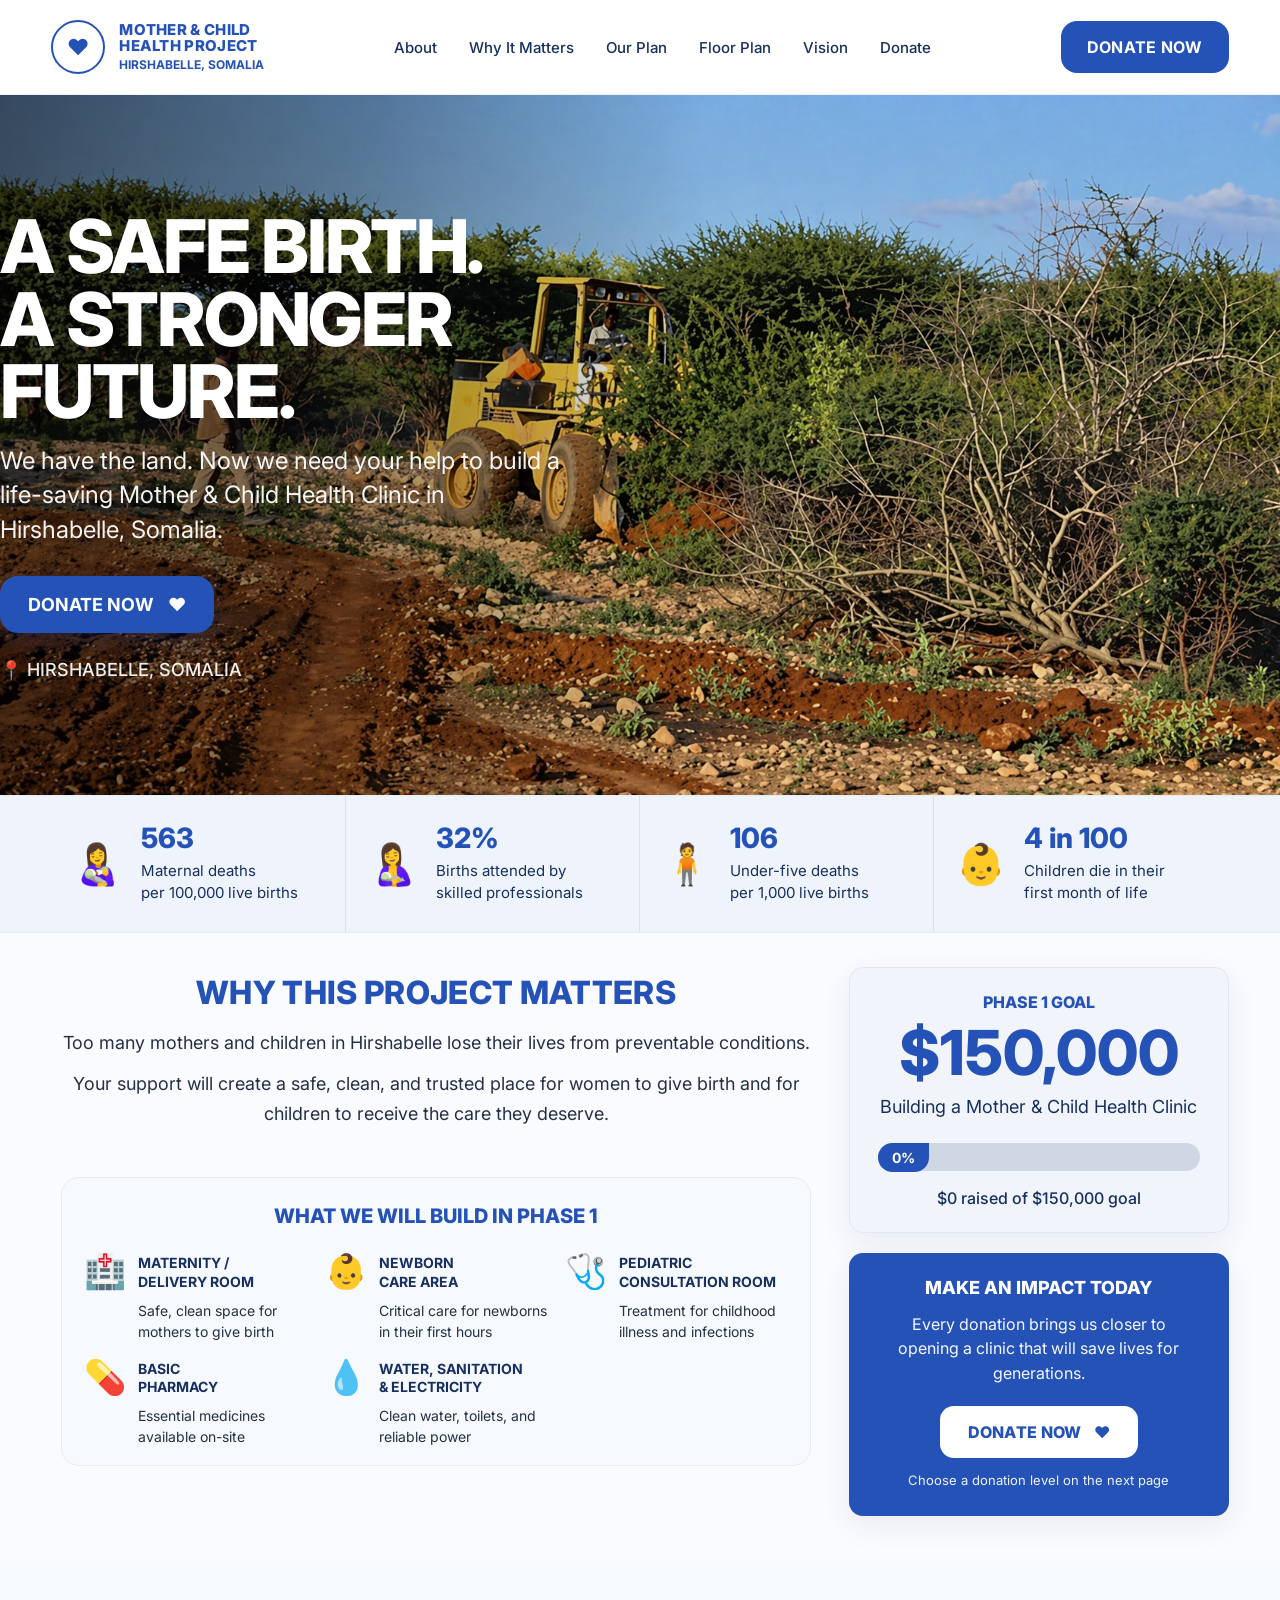
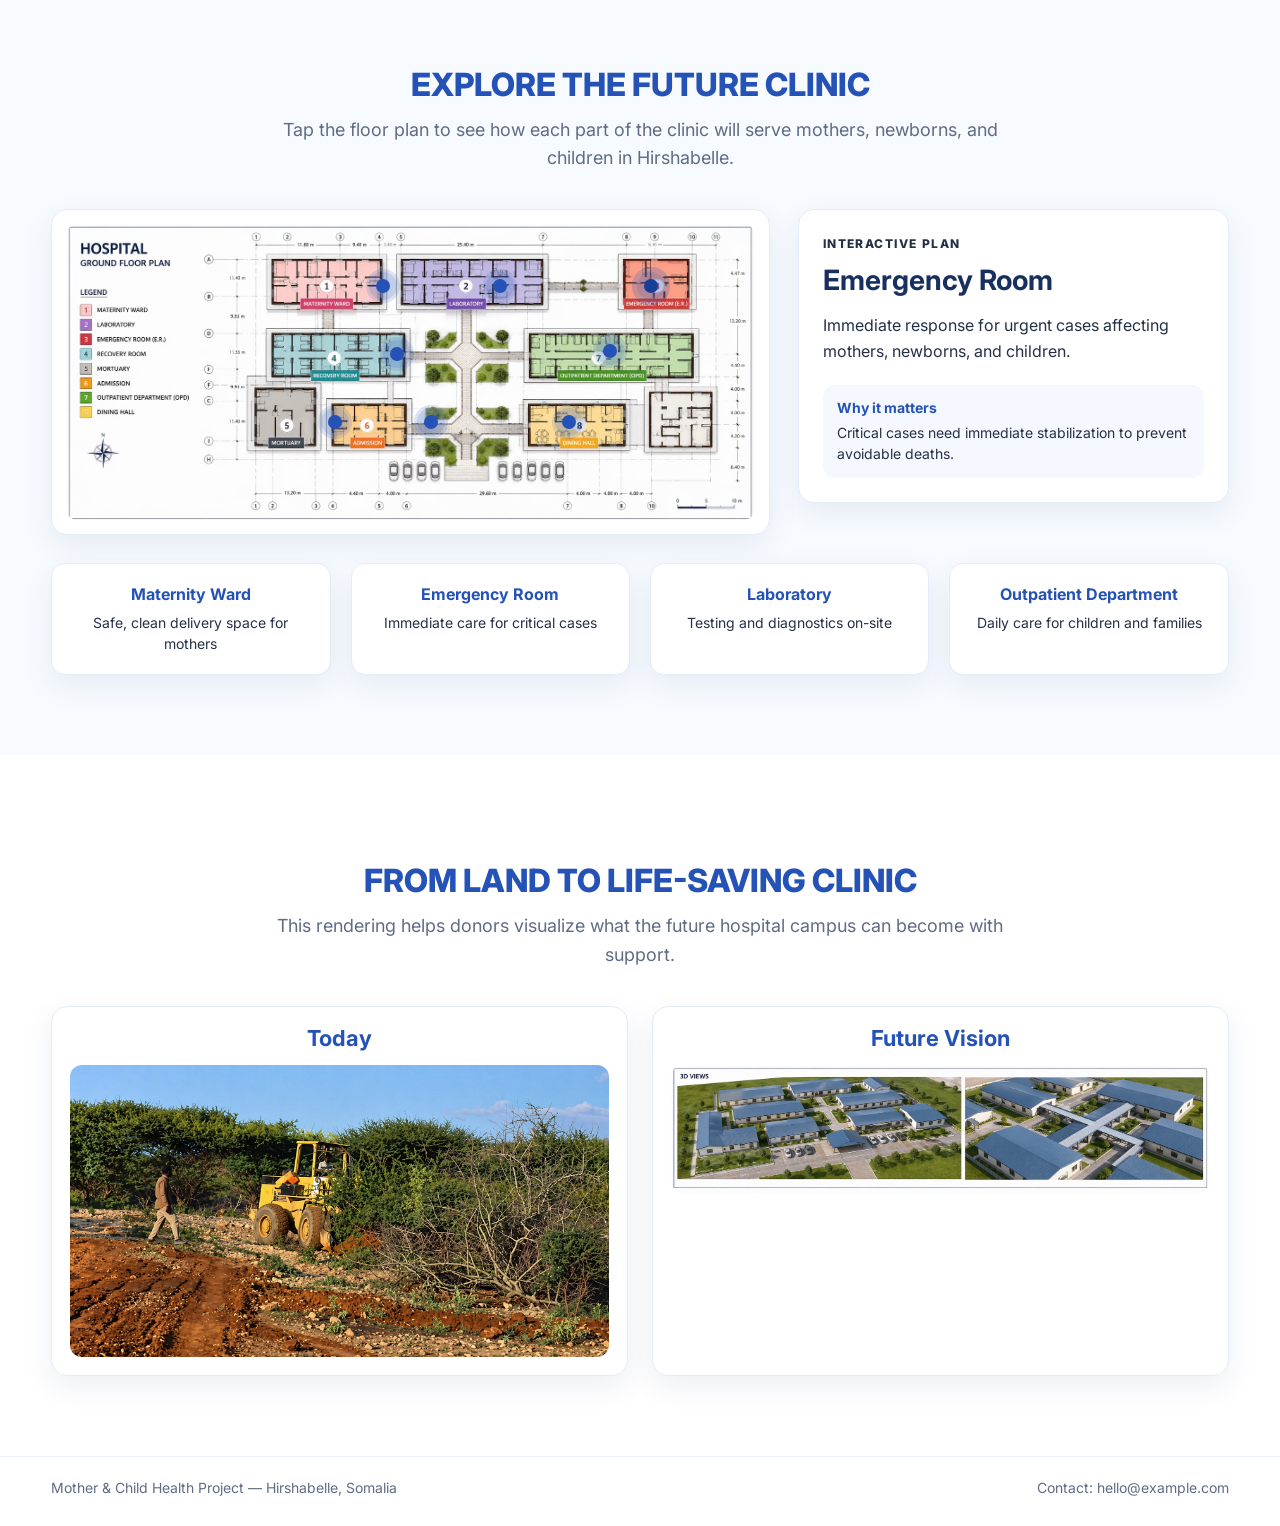
==== commit 35fd27fb: "Update index.html" ====
--- a/index.html
+++ b/index.html
@@ -180,4 +180,219 @@
           <div class="impact-card">
             <h3>MAKE AN IMPACT TODAY</h3>
             <p>
-              Every donation+              Every donation brings us closer to opening a clinic that will save
+              lives for generations.
+            </p>
+
+            <a href="donate.html" class="impact-btn">
+              DONATE NOW
+              <span>❤</span>
+            </a>
+
+            <div class="impact-note">Choose a donation level on the next page</div>
+          </div>
+        </aside>
+      </div>
+    </section>
+
+    <section class="interactive-plan" id="interactive-plan">
+      <div class="container">
+        <div class="section-heading">
+          <h2>EXPLORE THE FUTURE CLINIC</h2>
+          <p>
+            Tap the floor plan to see how each part of the clinic will serve mothers,
+            newborns, and children in Hirshabelle.
+          </p>
+        </div>
+
+        <div class="plan-layout">
+          <div class="plan-wrapper">
+            <div class="plan-stage">
+              <img
+                src="images/floorplan.jpg"
+                alt="Proposed hospital floor plan"
+                class="plan-image"
+              />
+
+              <button
+                class="hotspot"
+                style="top: 21%; left: 46%;"
+                data-title="Maternity Ward"
+                data-text="A safe, clean space for mothers to give birth with dignity and skilled support."
+              >
+                <span></span>
+              </button>
+
+              <button
+                class="hotspot"
+                style="top: 21%; left: 63%;"
+                data-title="Laboratory"
+                data-text="Basic diagnostics to help identify illness, guide treatment, and support safer care."
+              >
+                <span></span>
+              </button>
+
+              <button
+                class="hotspot active"
+                style="top: 21%; left: 85%;"
+                data-title="Emergency Room"
+                data-text="Immediate response for urgent cases affecting mothers, newborns, and children."
+              >
+                <span></span>
+              </button>
+
+              <button
+                class="hotspot"
+                style="top: 44%; left: 48%;"
+                data-title="Recovery Room"
+                data-text="A recovery space for patients who need observation and stabilization after treatment."
+              >
+                <span></span>
+              </button>
+
+              <button
+                class="hotspot"
+                style="top: 43%; left: 79%;"
+                data-title="Outpatient Department"
+                data-text="Everyday consultations and treatment for children, women, and families needing primary care."
+              >
+                <span></span>
+              </button>
+
+              <button
+                class="hotspot"
+                style="top: 67%; left: 39%;"
+                data-title="Mortuary"
+                data-text="A necessary support service within the overall hospital plan."
+              >
+                <span></span>
+              </button>
+
+              <button
+                class="hotspot"
+                style="top: 67%; left: 53%;"
+                data-title="Admission"
+                data-text="Where patients are received, assessed, and directed to the right care area."
+              >
+                <span></span>
+              </button>
+
+              <button
+                class="hotspot"
+                style="top: 67%; left: 73%;"
+                data-title="Dining Hall"
+                data-text="A support space that helps the clinic function as a humane and organized care environment."
+              >
+                <span></span>
+              </button>
+            </div>
+          </div>
+
+          <div class="plan-info-card">
+            <p class="info-kicker">Interactive Plan</p>
+            <h3 id="planTitle">Emergency Room</h3>
+            <p id="planText">
+              Immediate response for urgent cases affecting mothers, newborns, and children.
+            </p>
+
+            <div class="info-list">
+              <div class="info-item">
+                <strong>Why it matters</strong>
+                <span id="planReason">
+                  Critical cases need immediate stabilization to prevent avoidable deaths.
+                </span>
+              </div>
+            </div>
+          </div>
+        </div>
+
+        <div class="plan-highlights">
+          <div>
+            <strong>Maternity Ward</strong>
+            <p>Safe, clean delivery space for mothers</p>
+          </div>
+
+          <div>
+            <strong>Emergency Room</strong>
+            <p>Immediate care for critical cases</p>
+          </div>
+
+          <div>
+            <strong>Laboratory</strong>
+            <p>Testing and diagnostics on-site</p>
+          </div>
+
+          <div>
+            <strong>Outpatient Department</strong>
+            <p>Daily care for children and families</p>
+          </div>
+        </div>
+      </div>
+    </section>
+
+    <section class="vision-section" id="vision">
+      <div class="container">
+        <div class="section-heading">
+          <h2>FROM LAND TO LIFE-SAVING CLINIC</h2>
+          <p>
+            This rendering helps donors visualize what the future hospital campus
+            can become with support.
+          </p>
+        </div>
+
+        <div class="vision-grid">
+          <div class="vision-card">
+            <h3>Today</h3>
+            <img src="images/hero.jpg" alt="Current hospital land in Hirshabelle" />
+          </div>
+
+          <div class="vision-card">
+            <h3>Future Vision</h3>
+            <img src="images/render.jpg" alt="3D render of proposed hospital campus" />
+          </div>
+        </div>
+      </div>
+    </section>
+  </main>
+
+  <footer class="site-footer">
+    <div class="container footer-inner">
+      <p>Mother &amp; Child Health Project — Hirshabelle, Somalia</p>
+      <p>Contact: hello@example.com</p>
+    </div>
+  </footer>
+
+  <script>
+    const hotspots = document.querySelectorAll(".hotspot");
+    const planTitle = document.getElementById("planTitle");
+    const planText = document.getElementById("planText");
+    const planReason = document.getElementById("planReason");
+
+    const reasons = {
+      "Maternity Ward": "This is where life-saving maternal and newborn care begins.",
+      "Laboratory": "Testing helps staff respond faster and more accurately to illness.",
+      "Emergency Room": "Critical cases need immediate stabilization to prevent avoidable deaths.",
+      "Recovery Room": "Recovery space helps patients heal safely after urgent treatment.",
+      "Outpatient Department": "Most families will first enter care through this everyday clinic space.",
+      "Mortuary": "Support services are part of a complete and functioning hospital plan.",
+      "Admission": "Patients need a clear entry point for safe and organized care.",
+      "Dining Hall": "Support spaces help the clinic operate in a humane and sustainable way."
+    };
+
+    hotspots.forEach((hotspot) => {
+      hotspot.addEventListener("click", () => {
+        hotspots.forEach((h) => h.classList.remove("active"));
+        hotspot.classList.add("active");
+
+        const title = hotspot.dataset.title;
+        const text = hotspot.dataset.text;
+
+        planTitle.textContent = title;
+        planText.textContent = text;
+        planReason.textContent =
+          reasons[title] || "This space supports the overall operation of the clinic.";
+      });
+    });
+  </script>
+</body>
+</html>
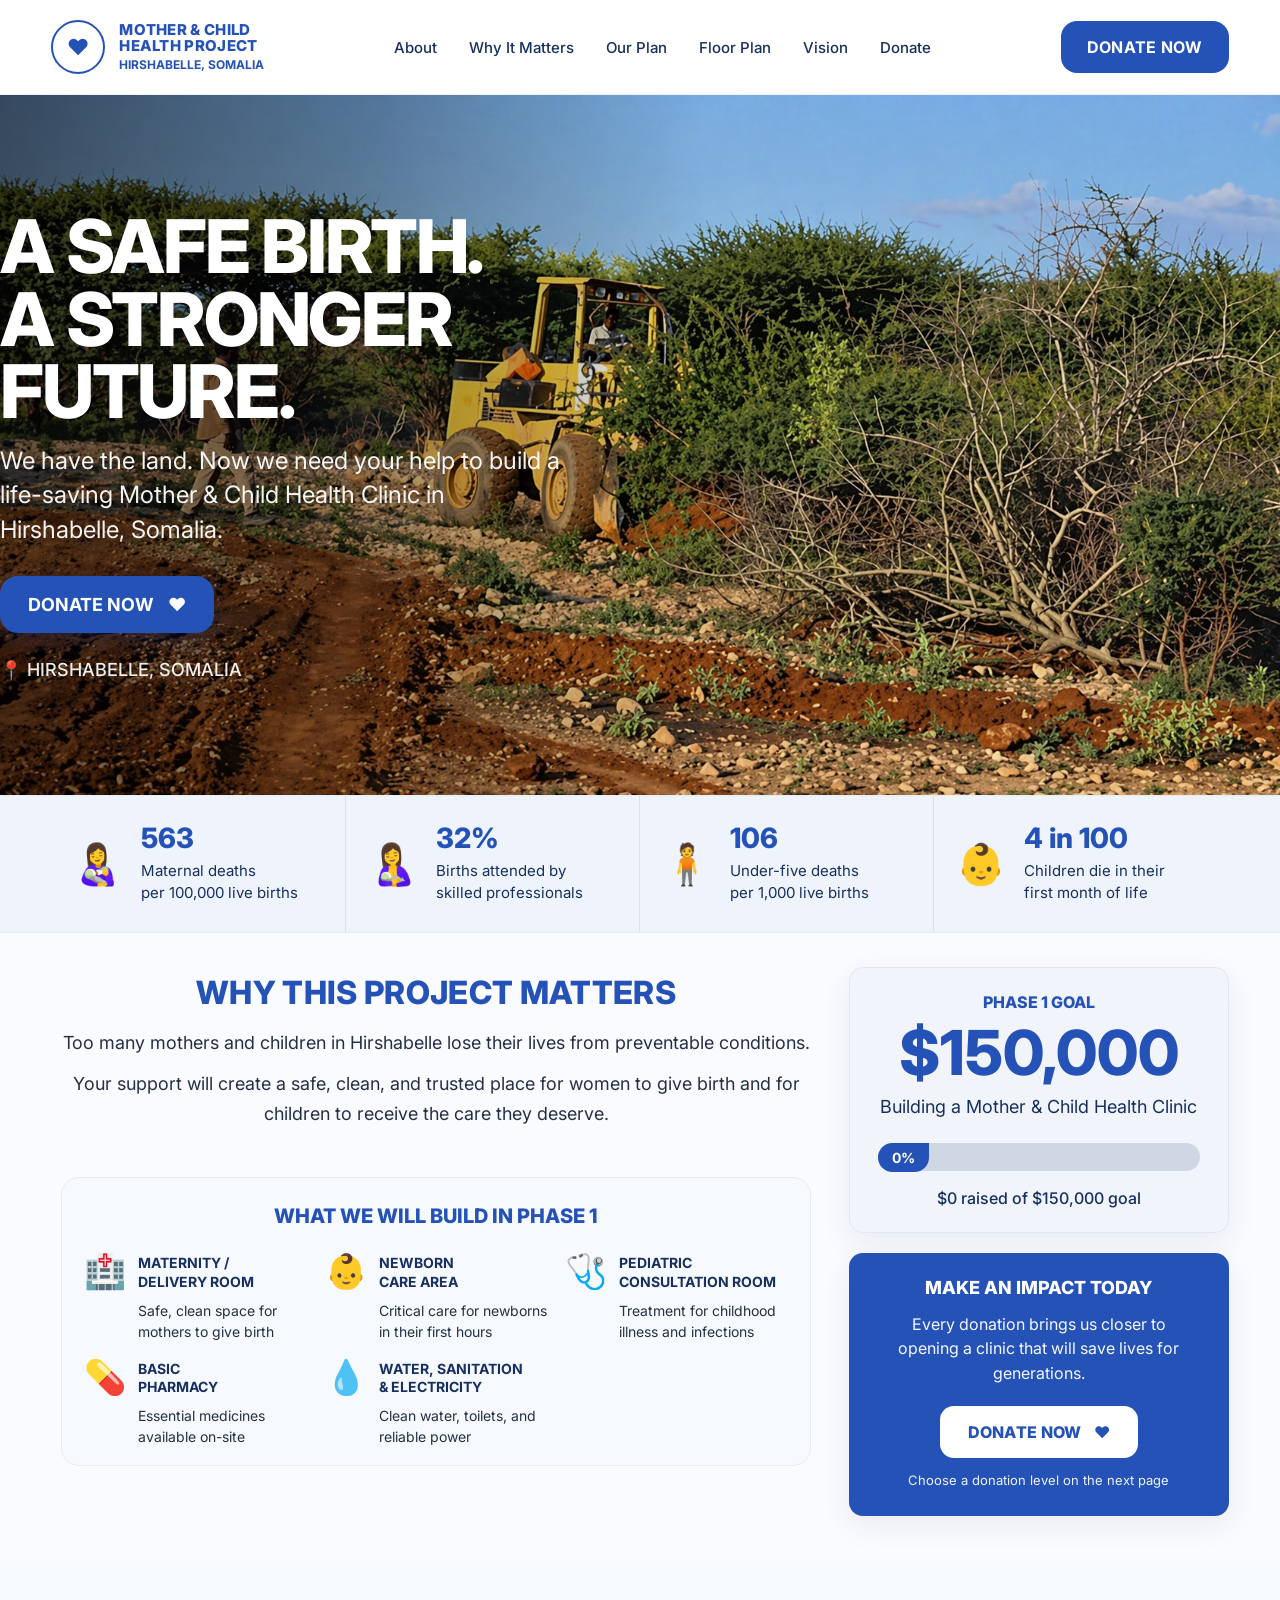
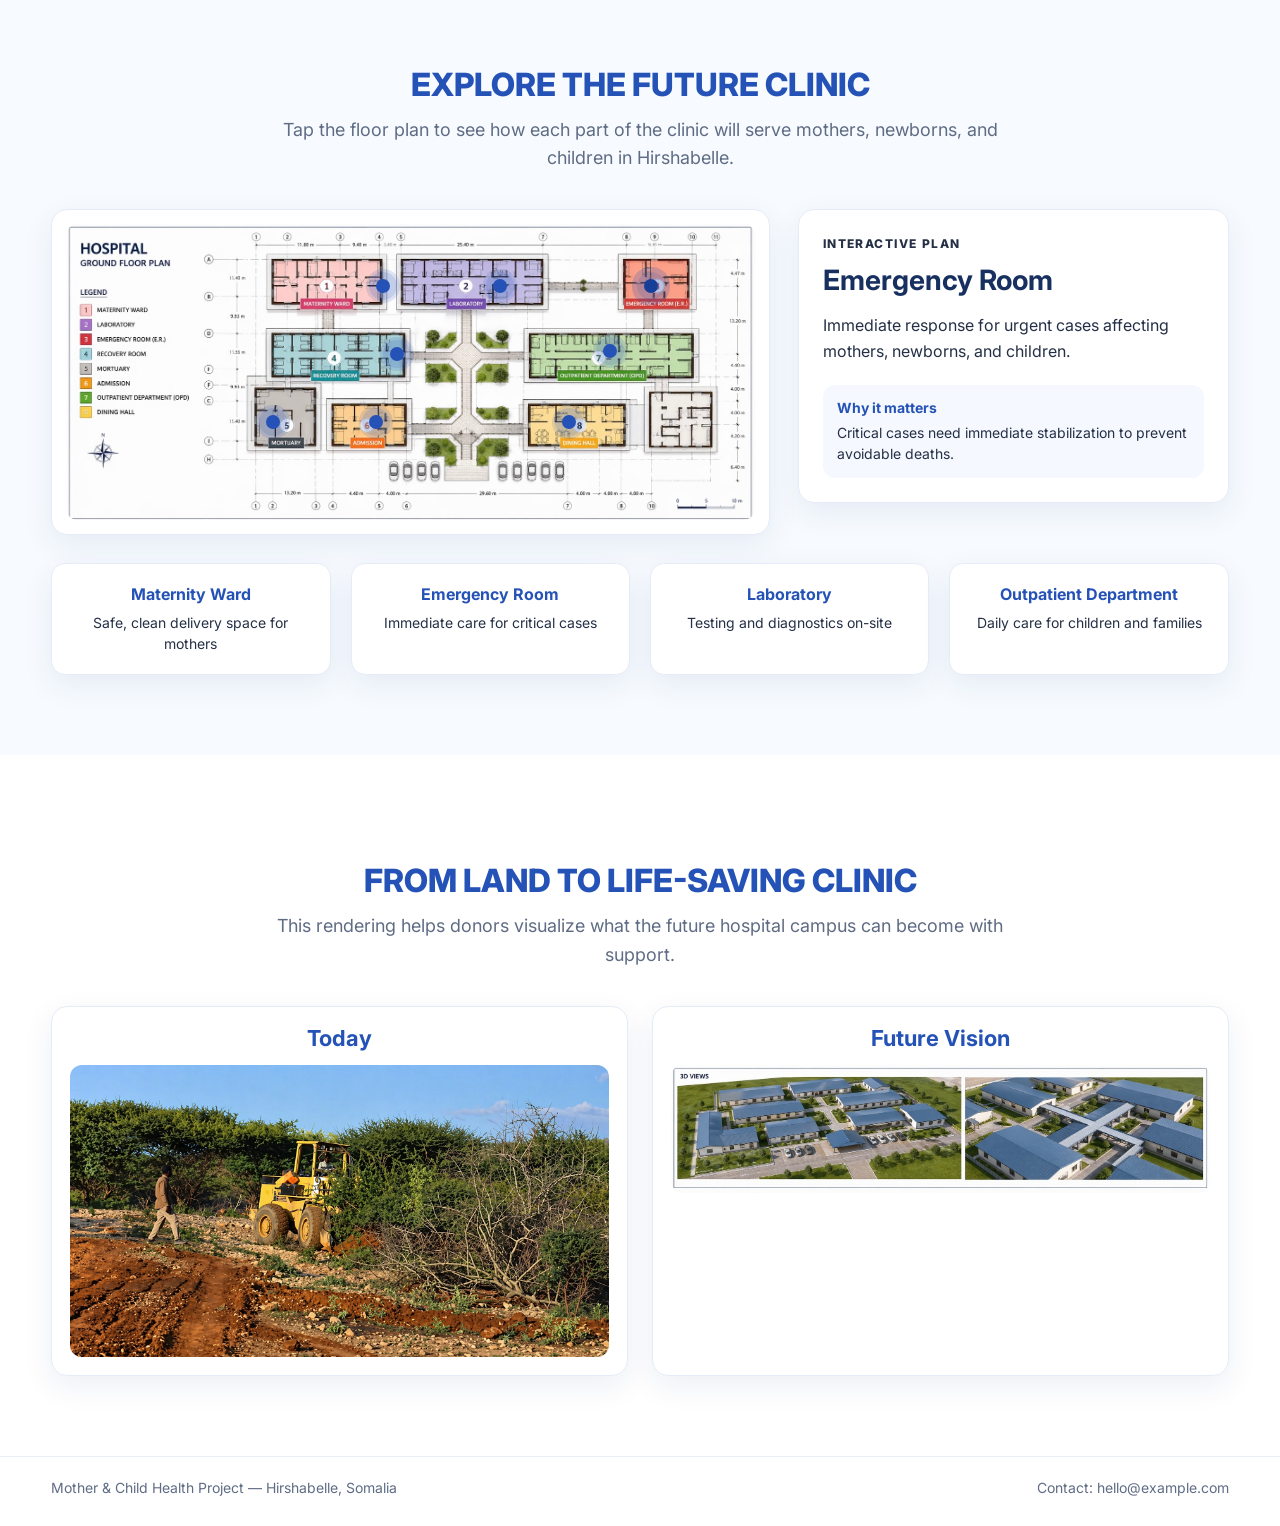
==== commit 18424695: "Update index.html" ====
--- a/index.html
+++ b/index.html
@@ -261,7 +261,7 @@
 
               <button
                 class="hotspot"
-                style="top: 67%; left: 39%;"
+                style="top: 67%; left: 30%;"
                 data-title="Mortuary"
                 data-text="A necessary support service within the overall hospital plan."
               >
@@ -270,7 +270,7 @@
 
               <button
                 class="hotspot"
-                style="top: 67%; left: 53%;"
+                style="top: 67%; left: 45%;"
                 data-title="Admission"
                 data-text="Where patients are received, assessed, and directed to the right care area."
               >
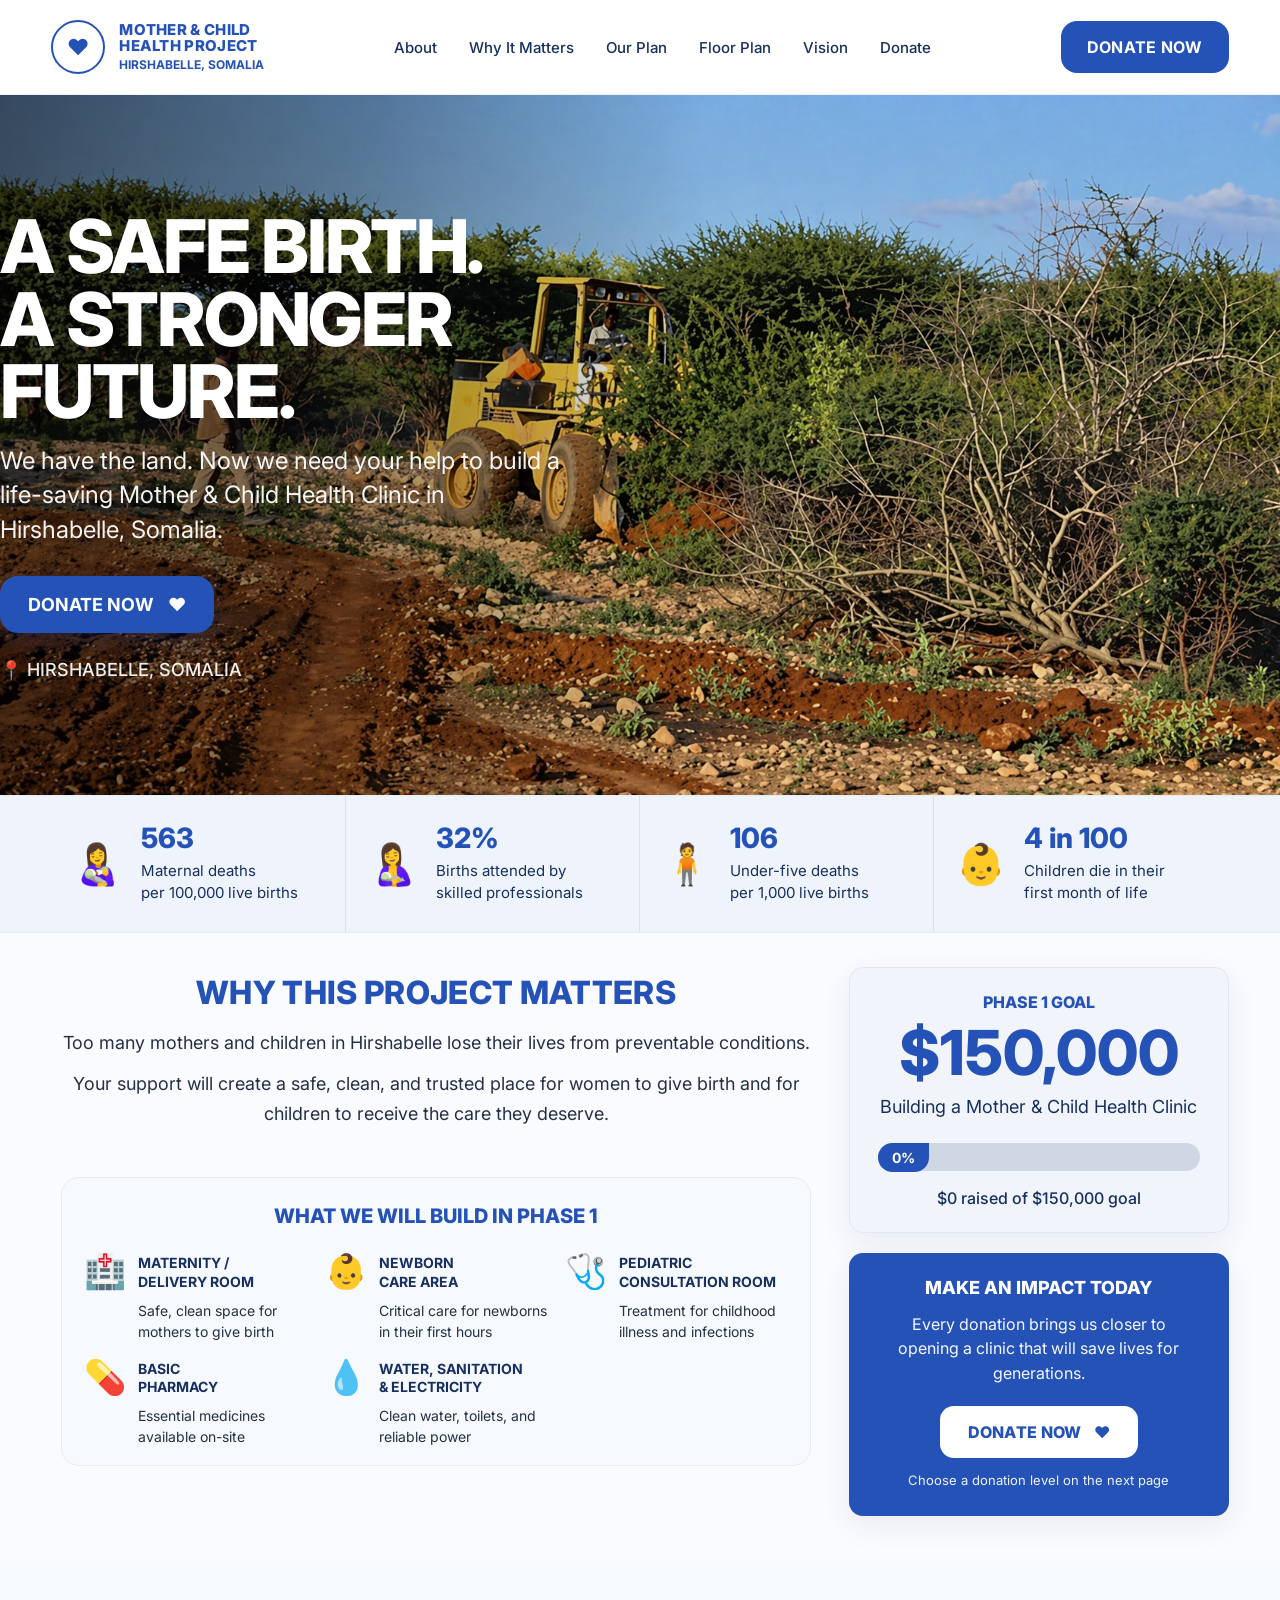
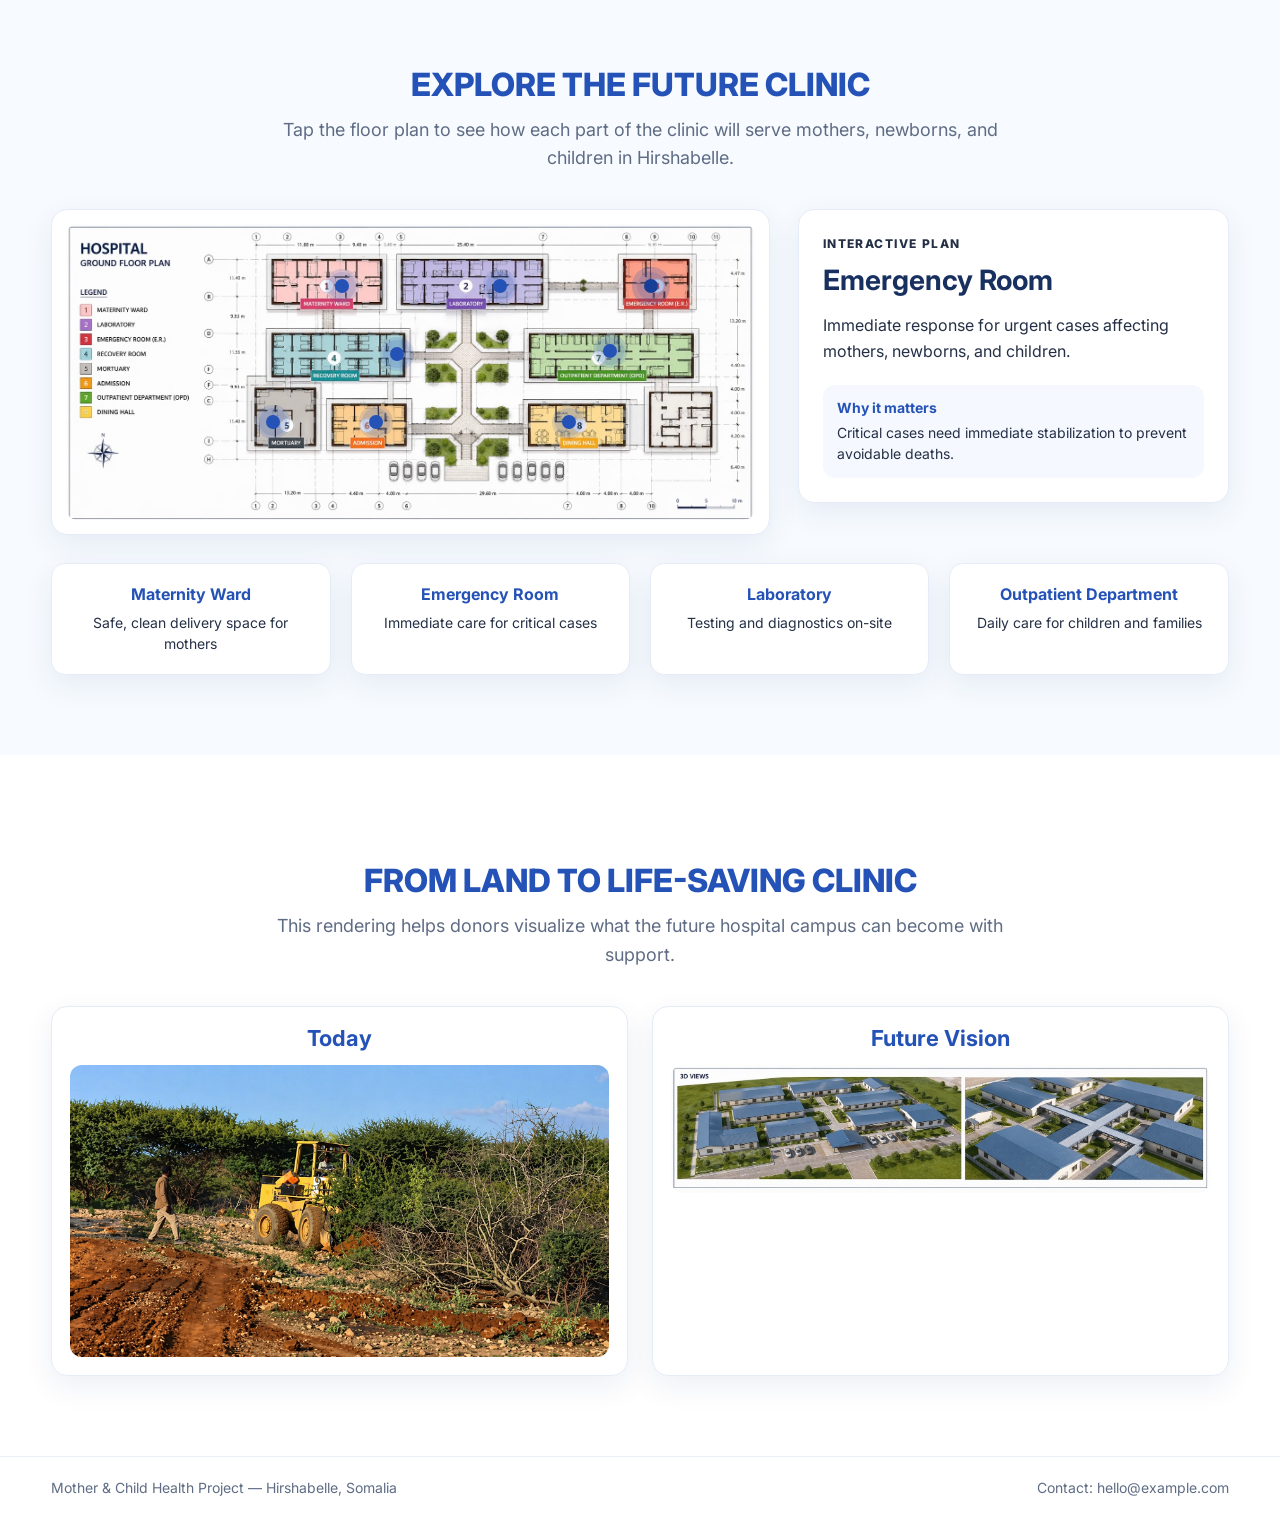
==== commit 05e4715f: "Update index.html" ====
--- a/index.html
+++ b/index.html
@@ -216,7 +216,7 @@
 
               <button
                 class="hotspot"
-                style="top: 21%; left: 46%;"
+                style="top: 21%; left: 40%;"
                 data-title="Maternity Ward"
                 data-text="A safe, clean space for mothers to give birth with dignity and skilled support."
               >
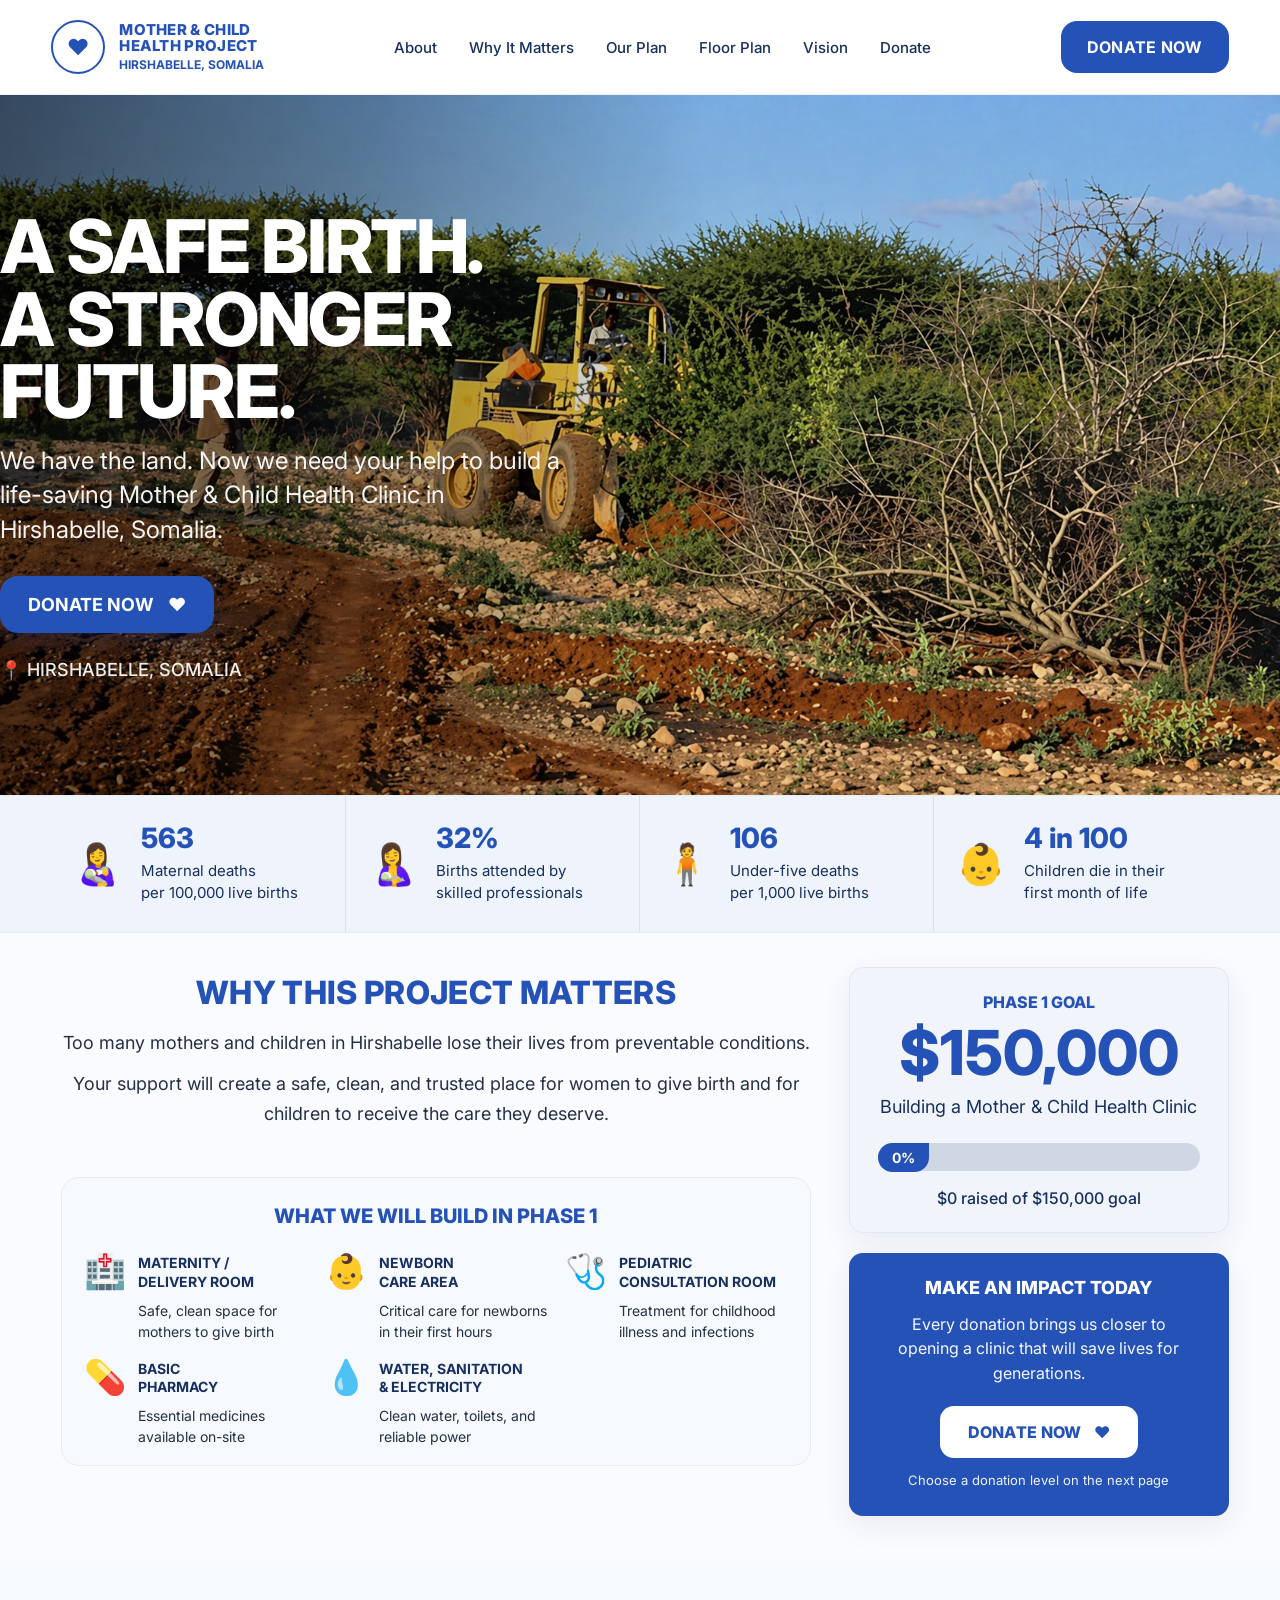
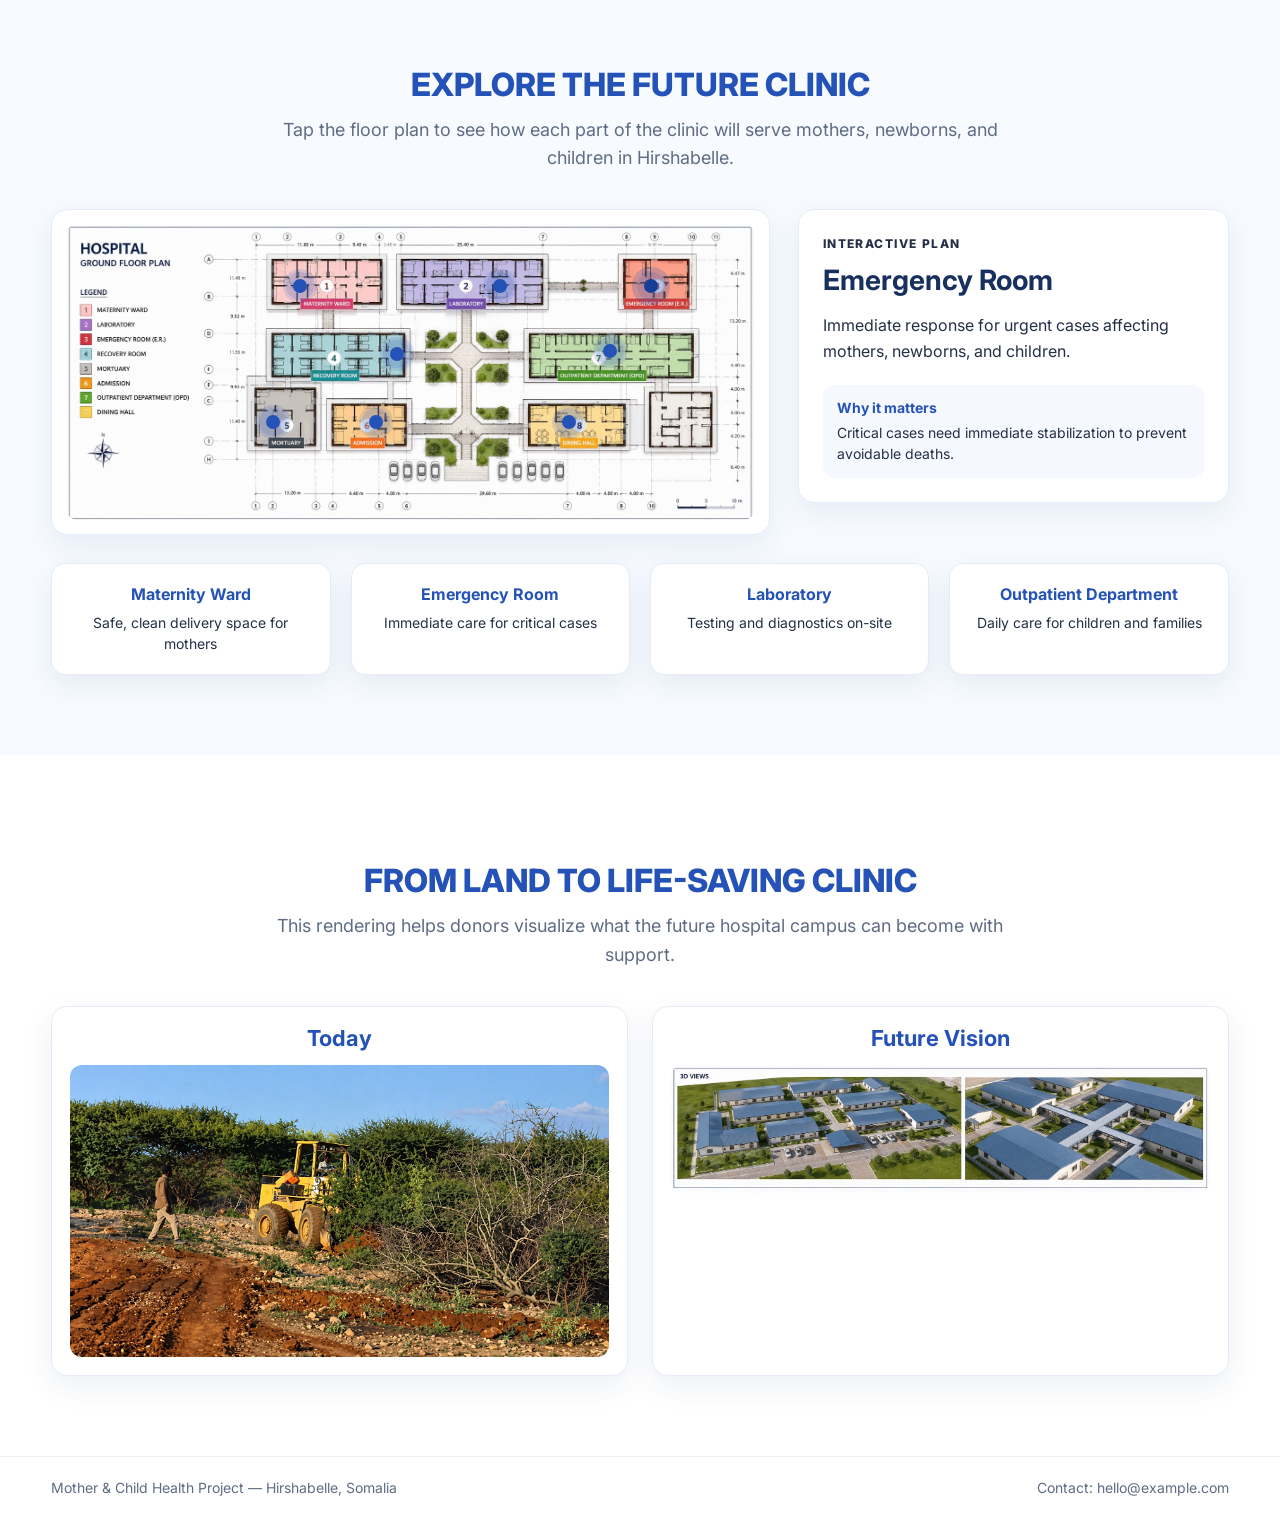
==== commit 94d021ea: "Update index.html" ====
--- a/index.html
+++ b/index.html
@@ -216,7 +216,7 @@
 
               <button
                 class="hotspot"
-                style="top: 21%; left: 40%;"
+                style="top: 21%; left: 34%;"
                 data-title="Maternity Ward"
                 data-text="A safe, clean space for mothers to give birth with dignity and skilled support."
               >
